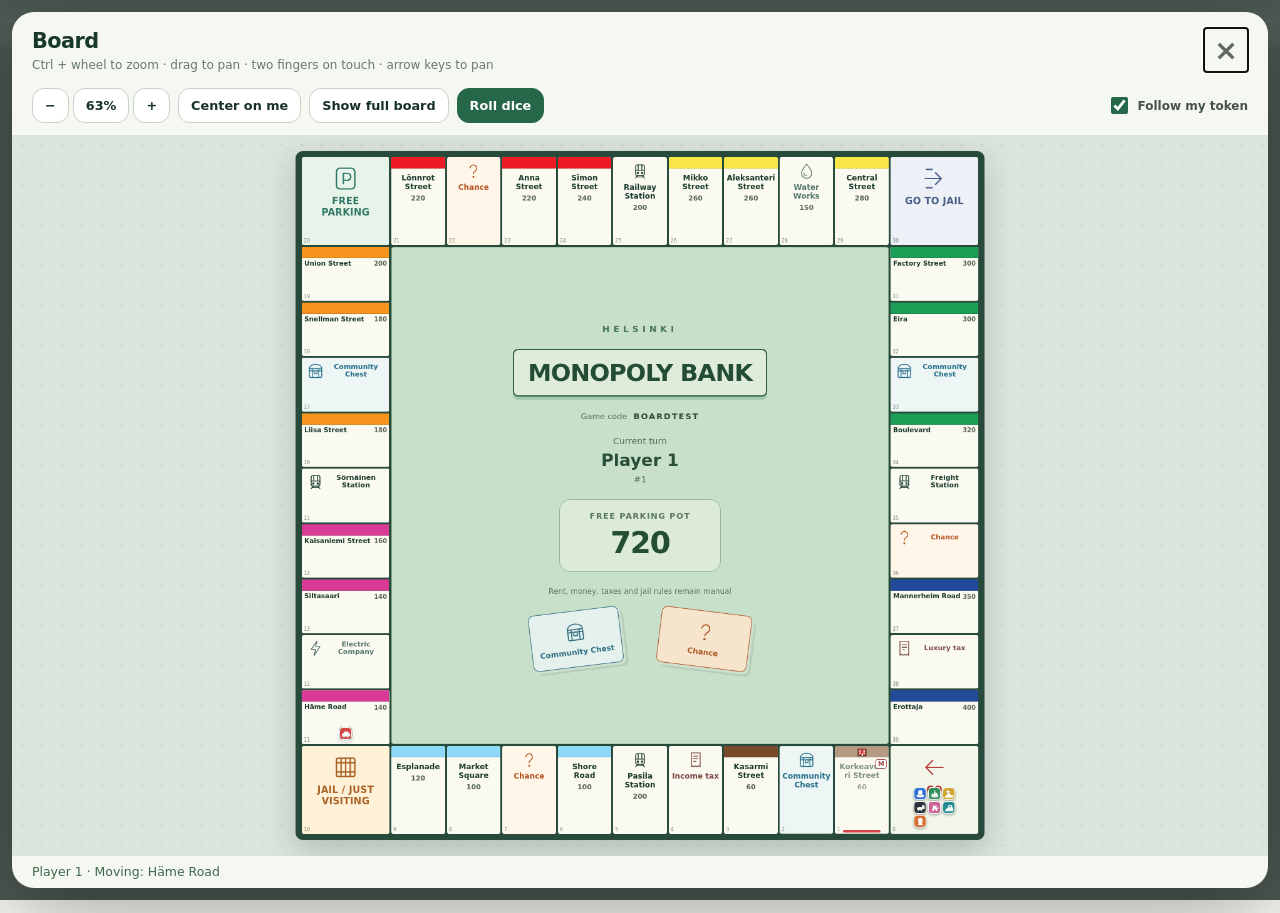
==== tests/board.html @ b193ba3e "added board and stuff" ====
<!doctype html>
<html lang="en">
<head>
  <meta charset="UTF-8" />
  <meta name="viewport" content="width=device-width, initial-scale=1" />
  <title>Board checks — isolated data</title>
  <link rel="stylesheet" href="../style.css" />
  <link rel="stylesheet" href="../board.css" />
</head>
<body>
  <p>Running board checks with an in-memory Firestore substitute…</p>
  <script type="module">
    // No Firebase SDK, credentials or network writes are used by this test page.
    import { createBoardController, BOARD_SPACES, playerBoardPosition, boardGridPosition } from "../board.js";
    const results = [];
    const assert = (condition, message) => { if (!condition) throw new Error(message); results.push(message); };
    const wait = ms => new Promise(resolve => setTimeout(resolve, ms));
    // Opt-in deterministic scheduling for headless --virtual-time-budget runs.
    // Interactive runs keep the browser's real animation frames and transitions.
    if (new URLSearchParams(location.search).has("headless")) {
      window.requestAnimationFrame = callback => setTimeout(() => callback(performance.now()), 16);
    }
    try {
      const markup = await (await fetch("../index.html")).text();
      const parsed = new DOMParser().parseFromString(markup, "text/html");
      parsed.querySelectorAll("script").forEach(script => script.remove());
      document.body.replaceChildren(...parsed.body.childNodes);
      if (new URLSearchParams(location.search).has("headless")) {
        const style = document.createElement("style");
        style.textContent = ".board-player-token, .board-world { transition: none !important; }";
        document.head.append(style);
      }
      const report = document.createElement("pre");
      report.id = "boardTestResults";
      report.style.cssText = "white-space:pre-wrap;padding:16px;background:#fff;position:relative;z-index:10";
      document.body.prepend(report);
      const source = (await (await fetch("../app.js")).text()).replace(/^import[\s\S]*?;\s*/gm, "");
      let storedGame = {}, storedPlayer = {}, writes = 0, failCommit = false;
      const sdk = {
        initializeApp: () => ({}), getAuth: () => ({}), getFirestore: () => ({}),
        onAuthStateChanged: () => {}, signInAnonymously: async () => {},
        doc: (...args) => ({ kind: args.length === 3 ? "game" : "player" }),
        collection: () => ({}), getDoc: () => {}, getDocs: () => {}, setDoc: () => {}, addDoc: () => {},
        onSnapshot: () => () => {}, query: () => ({}), orderBy: () => ({}), limit: () => ({}),
        serverTimestamp: () => 0, writeBatch: () => ({}),
        runTransaction: async (_db, callback) => {
          if (failCommit) throw new Error("Simulated network failure");
          const queued = [];
          const result = await callback({
            get: async ref => ({ exists: () => true, data: () => ref.kind === "game" ? storedGame : storedPlayer }),
            update: (ref, patch) => queued.push([ref, patch])
          });
          for (const [ref, patch] of queued) {
            if (ref.kind === "game") storedGame = { ...storedGame, ...patch };
            else storedPlayer = { ...storedPlayer, ...patch };
            writes++;
          }
          return result;
        },
        firebaseConfig: {}, createBoardController, BOARD_SPACES, playerBoardPosition,
        localStorage: { getItem: () => null, setItem: () => {}, removeItem: () => {} }
      };
      // Execute the actual app against the substitute, not a copy of its movement logic.
      const test = new Function(...Object.keys(sdk), `${source}\nreturn {
        presets: PROPERTY_PRESETS, board: boardController, move: movePlayerOnBoard, roll: rollDice, endTurn,
        setState(state) { gameId = state.gameId; currentPlayerId = state.currentPlayerId; gameData = state.gameData; players = state.players; properties = state.properties; language = state.language || 'en'; boardController.sync(); },
        state() { return { players, gameData, diceRollInProgress, boardSessionGeneration }; },
        setLanguage, openDiceDialog, translations, t, setDiceLabels,
        openMoneyDialog, closeMoneyDialog, openPropertySaleDialog, closePropertySaleDialog,
        openPrivateMessages,
        setMessages(messages) { privateMessages = messages; }
      };`)(...Object.values(sdk));
      const state = {
        gameId: "BOARDTEST", currentPlayerId: "p0", language: "en",
        gameData: { currentTurnPlayerId: "p0", turnNumber: 1, freeParkingPot: 350 },
        players: ["car", "hat", "ship", "shoe", "dog", "cat", "iron", "thimble"].map((icon, i) => ({ id: `p${i}`, name: `Player ${i + 1}`, icon, color: ["#d64545", "#2f6fd6", "#2f8b57", "#d5a62f", "#29313a", "#cc5f93", "#218b8f", "#d66d2f"][i], balance: 1500 })),
        properties: [{ id: "owned-brown", presetId: "Korkeavuorenkatu", ownerId: "p0", houses: 4, mortgaged: false }]
      };
      test.setState(state);
      const boardSource = await (await fetch("../board.js")).text();
      const boardText = new Function(`${boardSource.replace(/\bexport\s+/g, "")}\nreturn { LABELS, CHANCE_CARDS, COMMUNITY_CHEST_CARDS };`)();
      const keys = Object.keys(test.translations.en).sort();
      assert(JSON.stringify(keys) === JSON.stringify(Object.keys(test.translations.fi).sort()), "Application FI/EN dictionaries have identical keys");
      assert(JSON.stringify(Object.keys(boardText.LABELS.en).sort()) === JSON.stringify(Object.keys(boardText.LABELS.fi).sort()), "Board FI/EN dictionaries have identical keys");
      const referencedKeys = [...source.matchAll(/\bt\(["']([^"']+)["']\)/g)].map(match => match[1]);
      assert(referencedKeys.every(key => test.translations.en[key] && test.translations.fi[key]), "Every literal application translation reference exists in both languages");
      assert(keys.every(key => {
        const placeholders = text => JSON.stringify((text.match(/\{\w+\}/g) || []).sort());
        return placeholders(test.translations.en[key]) === placeholders(test.translations.fi[key]);
      }), "FI/EN interpolation placeholders match");
      assert([...boardText.CHANCE_CARDS, ...boardText.COMMUNITY_CHEST_CARDS].every(card => card.text.en && card.text.fi), "All informational cards have FI and EN text");
      assert(BOARD_SPACES.length === 40 && BOARD_SPACES.every((space, i) => space.index === i), "40 stable board indices");
      assert(new Set(BOARD_SPACES.map(space => JSON.stringify(boardGridPosition(space.index)))).size === 40, "40 unique grid positions");
      assert(BOARD_SPACES.filter(space => space.propertyId).every(space => test.presets.some(preset => preset.id === space.propertyId)), "Every board property references an existing preset");
      assert(BOARD_SPACES.filter(space => space.propertyId).length === test.presets.length, "All 28 Helsinki presets appear on the board");
      assert(playerBoardPosition({}) === 0 && playerBoardPosition({ position: -1 }) === 0 && playerBoardPosition({ position: 39 }) === 39, "Legacy and invalid positions are safely normalized");
      test.board.openBoardDialog();
      await wait(100);
      assert(document.querySelectorAll(".board-space").length === 40, "Renderer creates 40 spaces once");
      assert(document.querySelectorAll(".board-player-token").length === 8, "All eight tokens visible at GO");
      assert(new Set([...document.querySelectorAll(".board-player-token")].map(token => token.style.transform)).size === 8, "Shared-space tokens have distinct offsets");
      state.players.forEach(player => { player.position = 11; });
      test.setState(state);
      await wait(170);
      const sideName = document.querySelector("#board-space-11 .board-space-name").getBoundingClientRect();
      const sideStrip = document.querySelector("#board-space-11 .board-color-strip").getBoundingClientRect();
      assert([...document.querySelectorAll(".board-player-token")].every(token => token.getBoundingClientRect().top >= sideName.bottom && token.getBoundingClientRect().top >= sideStrip.bottom), "Eight side-space tokens do not cover the name or building strip");
      state.players.forEach(player => { delete player.position; });
      test.setState(state);
      await wait(170);
      const firstSpace = document.getElementById("board-space-1");
      assert(firstSpace.querySelectorAll(".board-building").length === 4, "Four green houses rendered");
      const token = document.querySelector(".board-player-token");
      state.properties[0].houses = 5; state.properties[0].mortgaged = true;
      state.gameData.freeParkingPot = 720;
      test.setState(state);
      assert(firstSpace.querySelectorAll(".board-hotel").length === 1 && firstSpace.querySelectorAll(".board-building").length === 1, "Five houses become one red hotel");
      assert(firstSpace.classList.contains("is-mortgaged") && !firstSpace.querySelector(".board-mortgage").hidden, "Mortgage visual updates");
      assert(!firstSpace.querySelector(".board-owner").hidden && firstSpace.querySelector(".board-owner").style.backgroundColor === "rgb(214, 69, 69)", "Owner color is independent of group strip");
      assert(document.getElementById("boardPotValue").textContent === "720", "Shared pot updates");
      assert(document.querySelector(".board-player-token") === token && document.getElementById("board-space-1") === firstSpace, "Updates preserve token and space DOM nodes");
      for (let count = 0; count < 4; count++) {
        state.properties[0].houses = count;
        test.setState(state);
        assert(firstSpace.querySelectorAll(".board-building").length === count, `${count} houses render correctly`);
      }
      state.properties[0].houses = 5;
      test.setState(state);
      test.setLanguage("fi");
      assert(document.getElementById("boardTitle").textContent === "Pelilauta", "Finnish board labels supported");
      for (const locale of ["en", "fi"]) {
        test.setLanguage(locale);
        const text = test.translations[locale], boardLabels = boardText.LABELS[locale];
        assert([...document.querySelectorAll("[data-i18n]")].every(element => text[element.dataset.i18n] && element.textContent === text[element.dataset.i18n]), `${locale}: every static app label is translated`);
        assert([...document.querySelectorAll("[data-i18n-placeholder]")].every(element => element.placeholder === text[element.dataset.i18nPlaceholder]), `${locale}: input placeholders are translated`);
        assert([...document.querySelectorAll("[data-i18n-aria-label]")].every(element => element.getAttribute("aria-label") === text[element.dataset.i18nAriaLabel]), `${locale}: accessible app labels are translated`);
        assert([...document.querySelectorAll("[data-board-label]")].every(element => boardLabels[element.dataset.boardLabel] && element.textContent === boardLabels[element.dataset.boardLabel]), `${locale}: every static board label is translated`);
        assert([...document.querySelectorAll("[data-board-aria]")].every(element => element.getAttribute("aria-label") === boardLabels[element.dataset.boardAria]), `${locale}: accessible board labels are translated`);
        assert(BOARD_SPACES.every(space => document.querySelector(`#board-space-${space.index} .board-space-name`).textContent === (space.propertyId ? test.presets.find(preset => preset.id === space.propertyId).name[locale] : space.name[locale])), `${locale}: all 40 space names follow the selected language`);
        assert(document.querySelector('#playerColorChoices input[value="#d64545"]').getAttribute("aria-label") === text.color_red, `${locale}: color names are translated`);
        test.setDiceLabels(7, "diceDoubleAgain");
        test.setLanguage(locale === "en" ? "fi" : "en");
        test.setLanguage(locale);
        assert(document.getElementById("diceTotal").textContent === `${text.diceTotal}: 7` && document.getElementById("diceResult").textContent === text.diceDoubleAgain, `${locale}: existing dice results refresh without rerolling`);
        test.board.finishMovement("p0");
        test.setLanguage(locale === "en" ? "fi" : "en");
        test.setLanguage(locale);
        assert(document.getElementById("boardMovementStatus").textContent.includes(boardLabels.landed), `${locale}: landed status refreshes its language`);
        test.board.setMovementError(test.t("boardStaleRevision"), "boardStaleRevision");
        test.setLanguage(locale === "en" ? "fi" : "en");
        test.setLanguage(locale);
        assert(document.getElementById("boardMovementStatus").textContent === text.boardStaleRevision, `${locale}: keyed board error refreshes its language`);
        test.board.showCard({ type: "chance", ...boardText.CHANCE_CARDS[0] });
        test.setLanguage(locale === "en" ? "fi" : "en");
        test.setLanguage(locale);
        assert(document.getElementById("boardCardText").textContent === boardText.CHANCE_CARDS[0].text[locale] && document.getElementById("boardCardTitle").textContent === boardLabels.chance, `${locale}: open card popup refreshes its language`);
        document.getElementById("closeBoardCard").click();
      }
      test.openMoneyDialog("player");
      document.getElementById("recipientSelect").value = "p2";
      document.getElementById("moneyAmount").value = "125";
      document.getElementById("moneyReason").value = "User note";
      test.setLanguage("fi");
      assert(document.getElementById("moneyDialogTitle").textContent === test.t("payAnotherPlayer") && document.getElementById("recipientSelect").value === "p2" && document.getElementById("moneyAmount").value === "125" && document.getElementById("moneyReason").value === "User note", "Money dialog translates without losing recipient, amount or note");
      test.closeMoneyDialog();
      test.openPropertySaleDialog("owned-brown");
      document.getElementById("propertySaleAmount").value = "75";
      test.setLanguage("en");
      assert(document.getElementById("propertySaleTitle").textContent.includes("Korkeavuori Street") && document.getElementById("propertySaleAmount").value === "75", "Sale heading translates while preserving its property and draft amount");
      test.closePropertySaleDialog();
      test.setMessages([{ id: "test-message", senderId: "p0", recipientId: "p1", text: "Original user message" }]);
      test.openPrivateMessages();
      document.getElementById("privateMessageText").value = "Unsent draft";
      test.setLanguage("fi");
      assert(document.getElementById("privateMessageList").textContent.includes(test.t("you")) && document.getElementById("privateMessageList").textContent.includes("Original user message") && document.getElementById("privateMessageText").value === "Unsent draft", "Message UI translates but user content and drafts are preserved");
      document.getElementById("closePrivateMessages").click();
      test.setLanguage("en");
      const viewport = document.getElementById("boardViewport"), world = document.getElementById("boardWorld");
      const oldZoom = world.style.getPropertyValue("--zoom");
      viewport.dispatchEvent(new WheelEvent("wheel", { deltaY: -200, bubbles: true, cancelable: true }));
      assert(world.style.getPropertyValue("--zoom") === oldZoom, "Normal wheel does not zoom");
      viewport.dispatchEvent(new WheelEvent("wheel", { deltaY: -200, ctrlKey: true, bubbles: true, cancelable: true, clientX: 300, clientY: 300 }));
      assert(Number(world.style.getPropertyValue("--zoom")) > Number(oldZoom), "Ctrl-wheel zooms the board");
      for (let i = 0; i < 30; i++) document.getElementById("boardZoomIn").click();
      assert(document.getElementById("boardZoomReset").textContent === "300%", "Zoom has an upper bound");
      for (let i = 0; i < 60; i++) document.getElementById("boardZoomOut").click();
      assert(document.getElementById("boardZoomReset").textContent === "55%", "Zoom has a lower bound");
      document.getElementById("boardFit").click();
      const bounds = world.getBoundingClientRect(), viewBounds = viewport.getBoundingClientRect();
      assert(bounds.width <= viewBounds.width + 1 && bounds.height <= viewBounds.height + 1, "Full-board fit works at current viewport size");
      for (let i = 0; i < 20; i++) document.getElementById("boardZoomIn").click();
      document.getElementById("boardCenterMe").click();
      const centeredToken = token.getBoundingClientRect();
      assert(Math.abs(centeredToken.x + centeredToken.width / 2 - viewBounds.x - viewBounds.width / 2) < 2 && Math.abs(centeredToken.y + centeredToken.height / 2 - viewBounds.y - viewBounds.height / 2) < 2, "Center on me centers the token without changing zoom");
      for (let i = 0; i < 100; i++) viewport.dispatchEvent(new KeyboardEvent("keydown", { key: "ArrowLeft", bubbles: true }));
      assert(Number.parseFloat(world.style.getPropertyValue("--pan-x")) <= viewport.clientWidth / 2 - 24 + 1, "Panning is bounded at the near edge");
      for (let i = 0; i < 200; i++) viewport.dispatchEvent(new KeyboardEvent("keydown", { key: "ArrowRight", bubbles: true }));
      assert(Number.parseFloat(world.style.getPropertyValue("--pan-x")) >= viewport.clientWidth / 2 - world.getBoundingClientRect().width + 24 - 1, "Panning is bounded at the far edge");
      document.getElementById("boardFit").click();

      const configureMove = (from, version = 0) => {
        state.players[0] = { ...state.players[0], position: from, boardMoveVersion: version };
        storedGame = { ...state.gameData };
        storedPlayer = { ...state.players[0] };
        test.setState(state);
        return { gameId: state.gameId, playerId: "p0", from, version, turn: 1, rollId: `test-${from}-${version}`, session: test.state().boardSessionGeneration };
      };
      const movement = configureMove(5);
      const observed = [];
      const observer = new MutationObserver(() => observed.push(Number(token.dataset.position)));
      observer.observe(token, { attributes: true, attributeFilter: ["data-position"] });
      const writesBefore = writes;
      await test.move(movement, 7);
      observer.disconnect();
      assert([6, 7, 8, 9, 10, 11, 12].every(position => observed.includes(position)), "Movement visits every intermediate space");
      assert(storedPlayer.position === 12 && writes === writesBefore + 1, "Movement writes only final position once");
      assert(storedPlayer.balance === 1500 && storedGame.freeParkingPot === 720, "Movement leaves money and pot unchanged");
      const replayWrites = writes;
      await test.move(movement, 7);
      assert(writes === replayWrites, "Same roll id cannot write movement twice");
      const jailWrites = writes;
      await test.move(configureMove(28, 1), 2);
      assert(storedPlayer.position === 10 && token.dataset.position === "10", "Landing on Go to Jail relocates the local and stored token to Jail / Just Visiting");
      assert(writes === jailWrites + 1 && storedPlayer.boardLastDiceTotal === 2, "Jail relocation uses one final write and preserves the dice total");
      assert(storedPlayer.balance === 1500 && storedGame.freeParkingPot === 720 && !document.getElementById("boardCardDialog").open, "Jail relocation changes no money and draws no card");
      await test.move(configureMove(28, 2), 3);
      assert(storedPlayer.position === 31, "Passing Go to Jail does not send the player to jail");
      await test.move(configureMove(8, 3), 2);
      assert(storedPlayer.position === 10, "Ordinary landing on Jail / Just Visiting remains unchanged");
      const race = configureMove(5, 3);
      storedPlayer = { ...storedPlayer, position: 9, boardMoveVersion: 4, boardLastRollId: "other-tab" };
      let rejected = false;
      try { await test.move(race, 2); } catch { rejected = true; test.board.finishMovement("p0"); }
      assert(rejected && storedPlayer.position === 9, "Concurrent movement rejects stale revision");
      const wrongTurn = configureMove(5);
      storedGame.currentTurnPlayerId = "p1";
      rejected = false;
      try { await test.move(wrongTurn, 1); } catch { rejected = true; test.board.finishMovement("p0"); }
      assert(rejected && storedPlayer.position === 5, "Changed turn prevents movement commit");
      await test.move(configureMove(38), 4);
      assert(storedPlayer.position === 2 && storedPlayer.balance === 1500, "GO wrap-around does not pay salary");
      assert(document.getElementById("boardCardDialog").open && storedPlayer.boardLastCard.type === "community", "Community landing draws one informational card");
      document.getElementById("closeBoardCard").click();
      test.board.sync(); test.board.sync();
      assert(!document.getElementById("boardCardDialog").open, "Rerender does not draw another card");
      await test.move(configureMove(5, 10), 2);
      assert(document.getElementById("boardCardDialog").open && storedPlayer.boardLastCard.type === "chance", "Chance landing draws an informational card");
      document.getElementById("closeBoardCard").click();
      configureMove(0, 20);
      const beforeStarting = writes;
      test.openDiceDialog();
      await test.roll(true);
      assert(storedPlayer.position === 0 && writes === beforeStarting, "Starting dice rolls never move tokens or write positions");
      document.getElementById("closeDiceDialog").click();
      test.openDiceDialog();
      failCommit = true;
      await test.roll(false);
      failCommit = false;
      assert(!test.state().diceRollInProgress && token.dataset.position === "0", "Failed commit restores token and releases dice lock");
      assert(document.getElementById("boardMovementStatus").textContent === "Simulated network failure", "Failed commit error is visible inside board");
      configureMove(18, 30);
      const beforeNormal = writes;
      test.openDiceDialog();
      const normal = test.roll(false);
      const duplicate = test.roll(false);
      await test.endTurn();
      assert(test.state().diceRollInProgress && writes === beforeNormal, "Dice lock blocks duplicate roll and ending turn during movement");
      await wait(800);
      assert(document.getElementById("diceDialog").open && document.querySelectorAll("#dicePair .die-face:not(.rolling)").length === 2 && token.dataset.position === "18", "Settled dice remain visible before movement begins");
      await wait(800);
      assert(document.getElementById("diceDialog").open && token.dataset.position === "18" && writes === beforeNormal, "One-second dice preview does not move or write the player");
      await normal; await duplicate;
      const rolledLanding = (18 + storedPlayer.boardLastDiceTotal) % 40;
      assert(writes === beforeNormal + 1 && storedPlayer.position === (BOARD_SPACES[rolledLanding].type === "goToJail" ? 10 : rolledLanding), "Normal dice flow animates and saves exactly one movement");
      if (document.getElementById("boardCardDialog").open) document.getElementById("boardCardDialog").close();
      const cancellation = test.board.animatePlayerMovement("p0", 0, 1);
      await wait(50);
      test.board.reset();
      rejected = false;
      try { await cancellation; } catch { rejected = true; }
      assert(rejected, "Leaving a game cancels pending local animation");
      configureMove(0, 40);
      const obsoleteWrites = writes;
      test.openDiceDialog();
      const obsoleteRoll = test.roll(false);
      test.board.reset();
      await obsoleteRoll;
      assert(writes === obsoleteWrites && !document.getElementById("boardDialog").open && !test.state().diceRollInProgress, "Reset during dice delay invalidates roll even for the same game/player");
      test.board.reset();
      assert(!document.getElementById("boardDialog").open && !document.getElementById("boardCardDialog").open, "Reset closes board and card dialogs");
      test.setState(state);
      test.board.openBoardDialog();
      await wait(100);
      document.getElementById("board-space-3").click();
      assert(document.getElementById("propertyDialog").open && document.getElementById("propertyPresetSelect").value === "Kasarmikatu", "Free board property opens existing buy/auction view with correct selection");
      assert(document.getElementById("boardDialog").open, "Buying shortcut preserves the board underneath");
      document.getElementById("closePropertyDialog").click();
      // Exercise pointer tap/drag classification without requiring trusted input
      // capture in this isolated test. Interactive mouse/touch remain unchanged.
      const capture = viewport.setPointerCapture;
      viewport.setPointerCapture = () => {};
      const freeSpace = document.getElementById("board-space-3");
      const point = freeSpace.getBoundingClientRect();
      const tap = (type, x, pointerId = 901) => freeSpace.dispatchEvent(new PointerEvent(type, {
        bubbles: true, pointerId, pointerType: "mouse", button: 0,
        clientX: x, clientY: point.y + point.height / 2
      }));
      tap("pointerdown", point.x + point.width / 2);
      tap("pointermove", point.x + point.width / 2 + 25);
      tap("pointerup", point.x + point.width / 2 + 25);
      assert(!document.getElementById("propertyDialog").open, "Dragging over a property does not activate its shortcut");
      tap("pointerdown", point.x + point.width / 2);
      tap("pointerup", point.x + point.width / 2);
      assert(document.getElementById("propertyDialog").open, "Pointer tap opens the property shortcut");
      document.getElementById("closePropertyDialog").click();
      tap("pointerdown", point.x + point.width / 2);
      tap("pointerdown", point.x + point.width / 2 + 10, 902);
      tap("pointerup", point.x + point.width / 2, 901);
      tap("pointerup", point.x + point.width / 2 + 10, 902);
      assert(!document.getElementById("propertyDialog").open, "Two-finger interaction does not activate a property shortcut");
      viewport.setPointerCapture = capture;
      state.properties.push({ id: "owned-p1", presetId: "Rantatie", ownerId: "p1", houses: 2, mortgaged: false });
      test.setState(state);
      document.getElementById("board-space-6").dispatchEvent(new KeyboardEvent("keydown", { key: "Enter", bubbles: true }));
      const ownerDetails = document.querySelector('[data-player-ownership="p1"]');
      assert(!document.getElementById("boardDialog").open && ownerDetails.open, "Owned board property opens its owner's expanded player list");
      assert(ownerDetails.querySelector('[data-owned-property="owned-p1"]').classList.contains("board-property-highlight") && ownerDetails.textContent.includes("90"), "Selected owned property is highlighted with its existing rent details");
      assert(document.getElementById("currentPlayerName").textContent !== "Player 2", "Owner shortcut does not switch the selected player");
      test.board.openBoardDialog();
      await wait(100);
      report.textContent = `PASS — ${results.length} checks\n\n${results.map(result => `✓ ${result}`).join("\n")}\n\nClose the board to read results. This page uses isolated test data only.`;
      document.title = `PASS: ${results.length} board checks`;
      window.boardTest = { test, state, results };
    } catch (error) {
      const report = document.getElementById("boardTestResults") || document.body.appendChild(document.createElement("pre"));
      report.textContent = `FAIL after ${results.length} checks\n${error.stack}\n\n${results.join("\n")}`;
      document.title = "FAIL: board checks";
      console.error(error);
    }
  </script>
</body>
</html>
---- style.css ----
:root {
  font-family: Inter, ui-sans-serif, system-ui, -apple-system, BlinkMacSystemFont, "Segoe UI", sans-serif;
  color: #12202d;
  background: #eef1eb;
  font-synthesis: none;
}

* { box-sizing: border-box; }
body { margin: 0; min-height: 100vh; background: linear-gradient(180deg, #e8eee7 0%, #f7f7f2 100%); }
button, input, select, textarea { font: inherit; }
button { cursor: pointer; }
.shell { width: min(760px, 100%); margin: 0 auto; padding: 22px 16px 60px; }
.topbar { display: flex; justify-content: space-between; align-items: center; gap: 16px; margin-bottom: 14px; }
.brand-logo { display: block; width: auto; height: clamp(74px, 14vw, 112px); max-width: min(56vw, 300px); object-fit: contain; object-position: left center; border-radius: 8px; }
.top-actions { display: flex; align-items: center; gap: 8px; }
h1, h2, p { margin-top: 0; }
h1 { margin-bottom: 0; font-size: clamp(1.8rem, 5vw, 2.5rem); letter-spacing: -0.04em; }
h2 { margin-bottom: 8px; letter-spacing: -0.025em; }
.eyebrow { font-size: .72rem; font-weight: 800; letter-spacing: .15em; color: #69756c; }
.muted { color: #667268; }
.hidden { display: none !important; }
.view { margin-top: 16px; }
.card { background: rgba(255,255,255,.88); border: 1px solid rgba(20,45,34,.09); border-radius: 20px; padding: 20px; box-shadow: 0 12px 35px rgba(35,51,43,.07); margin-bottom: 14px; }
.hero-card, .section-heading, .topbar, .dialog-actions { display: flex; align-items: center; justify-content: space-between; gap: 12px; }
.status { min-height: 20px; color: #667268; font-size: .9rem; }
.status.error { color: #9d2b2b; }
.warning-note { border-left: 3px solid #d5a62f; padding: 8px 10px; background: #fff9e7; border-radius: 0 8px 8px 0; }
.stack { display: grid; gap: 12px; }
.stack.compact { gap: 10px; }
label { display: grid; gap: 6px; font-size: .85rem; font-weight: 700; color: #465348; }
input, select, textarea { width: 100%; border: 1px solid #cdd5ce; background: #fff; border-radius: 12px; padding: 12px 13px; color: #12202d; outline: none; font-size: 16px; }
input:focus, select:focus, textarea:focus { border-color: #2f7250; box-shadow: 0 0 0 3px rgba(47,114,80,.12); }
textarea { resize: vertical; min-height: 84px; }
.button { border: 1px solid #c9d1ca; background: #fff; color: #183126; border-radius: 12px; padding: 11px 14px; font-weight: 800; }
.button:hover { transform: translateY(-1px); }
.button.primary { background: #276749; border-color: #276749; color: white; }
.button.big { padding: 15px 18px; font-size: 1rem; }
.button.ghost { background: transparent; }
.button.danger { color: #9d2b2b; border-color: #e1b8b8; }
.language-toggle { min-width: 42px; border: 1px solid #c9d1ca; background: #fff; color: #276749; border-radius: 999px; padding: 6px 9px; font-size: .72rem; font-weight: 900; }
.text-button, .icon-button { border: 0; background: transparent; color: #276749; font-weight: 800; padding: 4px; }
.icon-button { font-size: 1.8rem; line-height: 1; color: #5f6962; }
.divider { display: flex; align-items: center; gap: 10px; color: #879087; font-size: .78rem; margin: 4px 0; }
.divider::before, .divider::after { content: ""; height: 1px; flex: 1; background: #dfe4df; }
.game-code { font-size: clamp(1.8rem, 8vw, 3.2rem); font-weight: 900; letter-spacing: .08em; }
.inline-form { display: grid; grid-template-columns: 1.3fr .65fr .75fr auto; gap: 8px; margin-top: 14px; align-items: end; }
.compact-field { gap: 5px; }
.field-label { font-size: .85rem; font-weight: 700; color: #465348; margin-bottom: 6px; }
.color-field { min-width: 0; }
.color-choices { display: flex; gap: 6px; flex-wrap: wrap; min-height: 45px; align-items: center; }
.color-choice { display: block; position: relative; }
.color-choice input { position: absolute; opacity: 0; pointer-events: none; }
.color-choice span { display: block; width: 28px; height: 28px; border-radius: 999px; background: var(--player-color); border: 2px solid #fff; box-shadow: 0 0 0 1px #cdd5ce; }
.color-choice input:checked + span { box-shadow: 0 0 0 3px rgba(47,114,80,.22), 0 0 0 1px #276749; }
.color-choice.disabled { opacity: .26; cursor: not-allowed; }
.property-choice-list { display: grid; gap: 7px; }
.property-choice { display: grid; grid-template-columns: 14px 1fr auto auto; align-items: center; gap: 9px; width: 100%; border: 1px solid #dce3dc; background: #fff; color: #173225; border-radius: 12px; padding: 10px 12px; text-align: left; }
.property-choice.selected { border-color: #276749; box-shadow: 0 0 0 3px rgba(39,103,73,.12); }
.property-choice-swatch { width: 14px; height: 30px; border-radius: 999px; background: var(--property-color); box-shadow: inset 0 -8px 12px rgba(0,0,0,.12); }
.property-choice-arrow { color: #6f7a71; font-weight: 900; }
.property-buy-actions { display: grid; grid-template-columns: 1fr 1fr; gap: 8px; }
.player-list, .game-list { display: grid; gap: 8px; }
.player-row, .game-row { display: flex; align-items: center; justify-content: space-between; gap: 10px; border: 1px solid #e0e5e0; background: #fafbf8; border-radius: 14px; padding: 12px 13px; }
.player-row.active { border-color: #75a389; background: #f0f8f3; }
.turn-order-controls { display: flex; align-items: center; gap: 3px; color: #68736a; font-size: .78rem; font-weight: 900; }
.turn-order-number { min-width: 18px; text-align: center; }
.turn-order-controls .text-button { padding: 4px 7px; font-size: 1rem; }
.turn-order-controls .text-button:disabled { opacity: .3; cursor: default; }
.turn-controls { display: flex; align-items: center; justify-content: space-between; gap: 12px; margin: 4px 0 12px; }
.turn-status { color: #276749; font-size: .86rem; font-weight: 850; }
.turn-status.turn-alert { animation: turn-alert 2.1s ease-out; }
@keyframes turn-alert { 0%, 35% { color: #173225; background: #ccebd4; box-shadow: 0 0 0 8px rgba(70,150,90,.2); } 100% { color: #276749; background: transparent; box-shadow: 0 0 0 0 rgba(70,150,90,0); } }
.turn-badge { padding: 4px 7px; border-radius: 999px; background: #276749; color: #fff; font-size: .65rem; font-weight: 900; white-space: nowrap; }
.game-player-ownership.turn-player { border-color: #276749; box-shadow: 0 0 0 2px rgba(39,103,73,.13); }
.game-player-ownership { border: 1px solid #e0e5e0; border-radius: 14px; background: #fafbf8; overflow: hidden; }
.game-player-ownership.active { border-color: #75a389; background: #f0f8f3; }
.game-player-summary { display: grid; grid-template-columns: 42px minmax(72px, .8fr) minmax(54px, 1.2fr) auto 14px; align-items: center; gap: 10px; padding: 10px 12px; cursor: pointer; list-style: none; }
.game-player-summary::-webkit-details-marker { display: none; }
.game-player-summary .player-main { display: grid; gap: 2px; }
.owned-property-marks { display: flex; align-items: center; justify-content: flex-end; gap: 3px; min-width: 0; overflow: hidden; }
.owned-property-mark { flex: 0 0 auto; width: 9px; height: 22px; border-radius: 4px; background: var(--property-color); border: 1px solid rgba(0,0,0,.12); }
.owned-property-overflow { color: #69756c; font-size: .7rem; font-weight: 850; white-space: nowrap; }
.no-owned-mark { color: #a6afa8; font-size: .85rem; }
.ownership-chevron { width: 8px; height: 8px; border-right: 2px solid #7b867d; border-bottom: 2px solid #7b867d; transform: rotate(45deg) translateY(-2px); transition: transform .15s ease; }
.game-player-ownership[open] .ownership-chevron { transform: rotate(225deg) translate(-1px, -1px); }
.player-ownership-details { display: grid; gap: 5px; padding: 0 12px 10px 64px; }
.owned-property { display: grid; grid-template-columns: 8px minmax(0, 1fr) auto auto; align-items: center; gap: 8px; min-height: 28px; color: #465348; font-size: .82rem; }
.owned-property-color { align-self: stretch; border-radius: 5px; background: var(--property-color); }
.owned-property-name { overflow: hidden; text-overflow: ellipsis; }
.owned-property strong { color: #667268; font-size: .75rem; }
.owned-property-rent { grid-column: 2 / -1; color: #667268; font-size: .74rem; }
.owned-property-rent strong { color: #276749; font-size: .78rem; }
.owned-property-mortgaged { color: #9d2b2b; font-size: .65rem; font-weight: 900; }
.ownership-empty { padding: 4px 0; text-align: left; font-size: .82rem; }
.player-main { min-width: 0; }
.player-name { font-weight: 850; overflow: hidden; text-overflow: ellipsis; }
.player-balance { color: #677369; font-size: .86rem; }
.player-token { flex: 0 0 auto; display: grid; place-items: center; width: 42px; height: 42px; border-radius: 12px; background: var(--player-color); color: #fff; box-shadow: inset 0 -10px 18px rgba(0,0,0,.14); }
.player-token svg { width: 30px; height: 30px; fill: currentColor; stroke: currentColor; stroke-width: 3; stroke-linecap: round; stroke-linejoin: round; }
.player-token svg path, .player-token svg circle { vector-effect: non-scaling-stroke; }
.player-actions { display: flex; gap: 8px; flex-wrap: wrap; justify-content: flex-end; }
.game-actions { display: flex; gap: 8px; flex-wrap: wrap; justify-content: flex-end; }
.balance-card { text-align: center; padding: 28px 20px; }
.balance-card h2 { margin: 4px 0 0; }
.balance { font-weight: 950; font-size: clamp(3rem, 14vw, 5.3rem); letter-spacing: -.06em; margin-top: 8px; }
.currency-label { color: #6c776f; }
.quick-grid { display: grid; grid-template-columns: repeat(2, 1fr); gap: 10px; margin: 14px 0; }
.action-card { text-align: left; min-height: 105px; border: 1px solid #dce3dc; border-radius: 18px; background: #fff; padding: 16px; color: #173225; }
.action-card { position: relative; }
.action-card strong, .action-card span { display: block; }
.action-card strong { font-size: 1.04rem; margin-bottom: 6px; }
.action-card span { color: #758077; font-size: .84rem; line-height: 1.35; }
.action-card .unread-badge { position: absolute; top: 8px; right: 8px; display: grid; place-items: center; min-width: 22px; height: 22px; padding: 0 6px; border-radius: 999px; background: #c33c3c; color: #fff; font-size: .7rem; font-weight: 900; box-shadow: 0 2px 8px rgba(0,0,0,.18); }
.message-toast { position: fixed; z-index: 20; right: max(16px, env(safe-area-inset-right)); top: max(16px, env(safe-area-inset-top)); max-width: min(360px, calc(100vw - 32px)); padding: 12px 16px; border-radius: 14px; background: #173225; color: #fff; box-shadow: 0 12px 35px rgba(0,0,0,.22); font-weight: 800; animation: toast-in .18s ease-out; }
@keyframes toast-in { from { opacity: 0; transform: translateY(-6px); } to { opacity: 1; transform: translateY(0); } }
.transaction-list, .property-list { display: grid; gap: 8px; }
.transaction { border-bottom: 1px solid #edf0ed; padding: 9px 0; display: grid; grid-template-columns: 1fr auto; gap: 10px; }
.transaction:last-child { border-bottom: 0; }
.tx-note { color: #6f7a71; font-size: .82rem; margin-top: 2px; }
.amount.plus { color: #20734b; font-weight: 900; }
.amount.minus { color: #a63d3d; font-weight: 900; }
.amount.neutral { color: #4e5a52; font-weight: 900; }
.property-item { border: 1px solid #e0e5e0; border-left: 8px solid var(--property-color, #dce3dc); border-radius: 14px; padding: 12px; background: #fff; }
.property-item.mortgaged { opacity: .65; }
.property-title { display: flex; align-items: center; justify-content: space-between; gap: 10px; }
.property-title span { color: #6f7a71; font-size: .78rem; font-weight: 800; text-transform: uppercase; }
.property-details { border-top: 1px solid #edf0ed; margin-top: 10px; padding-top: 10px; color: #465348; font-size: .86rem; display: grid; gap: 6px; }
.rent-grid, .utility-rents { display: grid; gap: 4px; }
.rent-row { display: grid; grid-template-columns: 1fr auto; gap: 10px; border-radius: 8px; padding: 4px 7px; }
.rent-row span { color: #6f7a71; }
.rent-row.active { background: rgba(39,103,73,.1); color: #173225; font-weight: 850; }
.property-actions { display: flex; gap: 8px; margin-top: 10px; flex-wrap: wrap; }
.auction-property .property-item { margin-bottom: 4px; }
.auction-property .property-details { display: grid; }
.messages-modal .modal-card { max-height: min(82vh, 760px); }
.private-message-list { display: flex; flex-direction: column; gap: 9px; min-height: 120px; max-height: 40vh; overflow-y: auto; padding: 4px; }
.private-message { width: min(88%, 440px); border: 1px solid #e0e5e0; border-radius: 14px; padding: 10px 12px; background: #f7f9f6; }
.private-message.mine { align-self: flex-end; background: #eef8f1; border-color: #c9e1d0; }
.private-message.theirs { align-self: flex-start; }
.private-message-meta { display: flex; justify-content: space-between; gap: 10px; color: #5d6c61; font-size: .76rem; }
.private-message p { margin: 7px 0; white-space: pre-wrap; overflow-wrap: anywhere; }
.private-message .text-button { font-size: .78rem; }
.quoted-message { display: grid; gap: 2px; margin-top: 7px; padding-left: 8px; border-left: 3px solid #93ae9a; color: #6b756d; font-size: .78rem; }
.quoted-message span { overflow: hidden; text-overflow: ellipsis; white-space: nowrap; }
.reply-context { padding: 8px 10px; border-left: 3px solid #276749; background: #f0f7f2; color: #465348; border-radius: 0 8px 8px 0; font-size: .82rem; }
.dice-modal .modal-card { text-align: center; }
.dice-player-name { color: #667268; font-weight: 800; }
.dice-pair { min-height: 104px; display: flex; align-items: center; justify-content: center; gap: 18px; padding: 8px; }
.die-face { width: 82px; height: 82px; display: grid; grid-template: repeat(3, 1fr) / repeat(3, 1fr); gap: 4px; padding: 11px; border: 1px solid #d6ddd7; border-radius: 16px; background: linear-gradient(145deg, #fff, #f0f3ef); box-shadow: 0 7px 18px rgba(24,49,38,.13); }
.die-pip { width: 13px; height: 13px; align-self: center; justify-self: center; border-radius: 50%; background: transparent; }
.die-pip.shown { background: #244a35; box-shadow: inset 0 1px 2px rgba(0,0,0,.2); }
.die-face.rolling { animation: dice-roll .72s cubic-bezier(.2,.75,.3,1); }
@keyframes dice-roll { 0% { transform: rotate(0) translateY(0); } 25% { transform: rotate(95deg) translateY(-12px); } 55% { transform: rotate(205deg) translateY(4px); } 78% { transform: rotate(310deg) translateY(-6px); } 100% { transform: rotate(360deg) translateY(0); } }
.dice-total { min-height: 24px; color: #667268; font-size: .9rem; font-weight: 800; }
.dice-result { min-height: 32px; color: #276749; font-weight: 900; }
.dice-result:not(:empty) { padding: 7px 10px; border-radius: 10px; background: #eef8f1; }
.dice-actions { display: grid; grid-template-columns: 1fr 1fr; gap: 8px; }
.modal { border: 0; background: transparent; padding: 12px; width: min(520px, 100%); max-width: none; }
.modal::backdrop { background: rgba(9,20,15,.55); backdrop-filter: blur(3px); }
.modal-card { background: #fff; border-radius: 22px; padding: 20px; box-shadow: 0 20px 70px rgba(0,0,0,.25); display: grid; gap: 13px; }
.dialog-actions { justify-content: flex-end; margin-top: 4px; }
.empty { color: #7b867d; padding: 14px 0; text-align: center; }
@media (max-width: 560px) {
  .inline-form { grid-template-columns: 1fr 110px; }
  .compact-field, .color-field { grid-column: 1 / -1; }
  .inline-form .button { grid-column: 1 / -1; }
  .shell { padding-top: 14px; }
  .brand-logo { height: clamp(62px, 18vw, 88px); max-width: 52vw; }
  .quick-grid { grid-template-columns: 1fr 1fr; }
  .game-row { align-items: stretch; flex-direction: column; }
  .game-actions .button, .player-actions .button { flex: 1; }
  .turn-controls { align-items: flex-start; flex-direction: column; }
  .game-player-summary { grid-template-columns: 36px minmax(72px, 1fr) auto 12px; gap: 7px; padding: 9px; }
  .game-player-summary .player-token { width: 36px; height: 36px; }
  .player-ownership-details { padding-left: 52px; }
}
---- board.css ----
/* Interactive board is isolated from the existing bank UI. Logical size stays readable. */
.board-dialog { border: 0; padding: 0; width: min(1440px, calc(100vw - 24px)); max-width: none; max-height: none; height: min(1100px, calc(100dvh - 24px)); border-radius: 22px; background: #f5f7f1; color: #19382c; box-shadow: 0 24px 90px #0005; }
.board-dialog::backdrop { background: #0c1c16b8; backdrop-filter: blur(4px); }
.board-panel { height: 100%; display: flex; flex-direction: column; overflow: hidden; }
.board-toolbar { display: flex; align-items: center; justify-content: space-between; gap: 12px; padding: 16px 20px 8px; }
.board-toolbar h2 { margin: 0; font-size: 1.3rem; }
.board-toolbar p { margin: 5px 0 0; color: #68796d; font-size: .75rem; }
.board-toolbar .icon-button { min-width: 44px; min-height: 44px; }
.board-controls { display: flex; align-items: center; flex-wrap: wrap; gap: 8px; padding: 8px 20px 12px; }
.board-controls .button { padding: 9px 12px; font-size: .8rem; }
.board-zoom-controls { display: flex; gap: 4px; }
.board-follow { display: flex; align-items: center; gap: 6px; font-size: .75rem; margin-left: auto; }
.board-follow input { width: 17px; height: 17px; accent-color: #276749; }
.board-viewport { position: relative; flex: 1; min-height: 180px; overflow: hidden; background: #dbe5db; background-image: radial-gradient(#819d872e 1px, transparent 1px); background-size: 20px 20px; touch-action: none; cursor: grab; user-select: none; overscroll-behavior: contain; }
.board-viewport.is-dragging { cursor: grabbing; }
.board-viewport:focus-visible { outline: 3px solid #276749; outline-offset: -3px; }
.board-world { position: absolute; top: 0; left: 0; width: 1100px; height: 1100px; transform-origin: 0 0; transform: translate(var(--pan-x, 0px), var(--pan-y, 0px)) scale(var(--zoom, 1)); will-change: transform; }
.board-world.is-following { transition: transform 150ms ease-out; }
.game-board { position: relative; display: grid; grid-template: 140px repeat(9, 1fr) 140px / 140px repeat(9, 1fr) 140px; gap: 3px; width: 1100px; height: 1100px; border: 7px solid #284a3a; border-radius: 12px; padding: 3px; background: #284a3a; box-shadow: 0 16px 48px #17352638; overflow: hidden; }
.board-space { position: relative; min-width: 0; min-height: 0; background: #fbfaf0; border-radius: 3px; overflow: hidden; }
.board-space-body { display: flex; flex-direction: column; align-items: center; justify-content: flex-start; gap: 5px; padding: 8px 4px 0; text-align: center; }
.board-space-name { font-size: 12px; font-weight: 800; line-height: 1.18; overflow-wrap: anywhere; }
.board-space-price { font-size: 11px; font-weight: 650; color: #566455; }
.board-color-strip { height: 18px; background: var(--property-color); border-bottom: 1px solid #0002; }
.board-space:not(.board-space--property) .board-color-strip { display: none; }
.board-space-symbol { width: 28px; height: 28px; flex-shrink: 0; }
.board-space-symbol svg { width: 100%; height: 100%; }
.board-space--chance { color: #b55320; background: #fff6e9; }
.board-space--community { color: #256d8c; background: #edf6f4; }
.board-space--tax { color: #7b4b44; }
.board-space--utility { color: #54766d; }
/* Side spaces reserve a lower lane for tokens; labels stay upright and readable. */
.board-side .board-space-body { padding: 3px 6px 0; gap: 2px; }
.board-side .board-space-name { font-size: 11px; line-height: 1.1; }
.board-side .board-space-price { font-size: 10px; }
.board-side.board-space--property .board-space-body { flex-direction: row; justify-content: space-between; gap: 3px; padding: 3px 4px 0; }
.board-side.board-space--property .board-space-name { font-size: 10.5px; white-space: nowrap; }
.board-side:not(.board-space--property) .board-space-body { display: grid; grid-template-columns: 28px 1fr; padding: 7px 8px 0; gap: 5px; }
.board-side:not(.board-space--property) .board-space-price { display: none; }
.board-space--property .board-buildings { position: absolute; top: 1px; left: 2px; right: 2px; height: 16px; display: flex; justify-content: center; gap: 1px; }
.board-building { display: block; color: #1b8b4c; width: 17px; height: 16px; filter: drop-shadow(0 1px 1px #0004); }
.board-building svg { width: 100%; height: 100%; }
.board-building.board-hotel { color: #ce3c3c; width: 23px; }
.board-owner { position: absolute; height: 4px; bottom: 2px; left: 15%; right: 15%; border-radius: 5px; }
.board-mortgage { position: absolute; right: 3px; top: 21px; border: 1px solid #a34747; background: #fff; color: #a34747; font-size: 10px; font-weight: 900; padding: 1px 3px; border-radius: 3px; }
.board-space.is-mortgaged .board-space-body, .board-space.is-mortgaged .board-color-strip { opacity: .55; }
.board-space-index { position: absolute; left: 3px; bottom: 2px; font-size: 8px; color: #7c8a7c; }
.board-property-link { cursor: pointer; }
.board-property-link:hover, .board-property-link:focus-visible { box-shadow: inset 0 0 0 3px #276749; outline: none; }
.board-property-link[aria-disabled="true"] { cursor: wait; }
.owned-property.board-property-highlight { background: #e1f0df; border-radius: 6px; outline: 2px solid #75a389; outline-offset: 3px; }
.board-corner .board-space-body { padding: 12px 12px 0; gap: 6px; }
.board-corner .board-space-symbol { width: 44px; height: 44px; }
.board-corner .board-space-name { font-size: 15px; text-transform: uppercase; letter-spacing: .02em; }
.board-space--go { color: #b73d3d; background: #f2f7e9; }
.board-space--jail { color: #a76225; background: #fff0d8; }
.board-space--freeParking { color: #2e7767; background: #e8f4e9; }
.board-space--goToJail { color: #465e85; background: #edf0f7; }
.board-center { grid-area: 2 / 2 / 11 / 11; background: #c8dfc9; border-radius: 4px; display: grid; place-items: center; text-align: center; border: 1px solid #93b598; }
.board-center-inner { width: 75%; display: grid; justify-items: center; gap: 24px; }
.board-city { font-size: 14px; font-weight: 800; letter-spacing: .42em; color: #477756; }
.board-center h2 { border: 2px solid #315f43; border-radius: 8px; color: #234c35; padding: 14px 22px; font-size: 38px; letter-spacing: -.03em; margin: 0; background: #e0ecda; box-shadow: 0 5px 0 #a6c8aa; }
.board-center-code { display: flex; gap: 10px; align-items: center; font-size: 13px; color: #4b6f55; }
.board-center-code strong { letter-spacing: .15em; color: #294d37; }
.board-center-turn { display: grid; gap: 7px; color: #507559; font-size: 14px; }
.board-center-turn strong { font-size: 27px; color: #284f37; max-width: 520px; overflow-wrap: anywhere; }
.board-pot { padding: 18px 48px; border: 1px solid #92b397; border-radius: 18px; background: #dcebd7; display: grid; gap: 7px; min-width: 250px; }
.board-pot span { font-size: 13px; font-weight: 800; letter-spacing: .1em; text-transform: uppercase; color: #56765b; }
.board-pot strong { font-size: 48px; letter-spacing: -.04em; color: #244d33; }
.board-center-dice { font-size: 18px; font-weight: 800; color: #416647; max-width: 500px; line-height: 1.45; }
.board-center-dice:empty { display: none; }
.board-manual { margin: 0; color: #577a60; font-size: 12px; }
.board-center-decks { display: flex; gap: 60px; }
.board-deck { display: grid; justify-items: center; align-content: center; gap: 8px; width: 145px; height: 90px; border: 1px solid currentColor; border-radius: 9px; box-shadow: 4px 4px 0 #fff5, 7px 7px 0 #30573920; font-size: 12px; font-weight: 800; transform: rotate(-7deg); }
.board-deck svg { width: 34px; height: 34px; }
.board-deck--community { color: #326d84; background: #e4f1ec; }
.board-deck--chance { color: #ae5828; background: #f7e4cc; transform: rotate(7deg); }
.board-token-layer { position: absolute; inset: 0; pointer-events: none; z-index: 5; }
.board-player-token { position: absolute; left: 0; top: 0; width: 20px; height: 20px; display: grid; place-items: center; color: white; background: var(--player-color); border: 1px solid #fff; border-radius: 6px; box-shadow: 0 2px 4px #0005; transition: transform 140ms linear; will-change: transform; pointer-events: auto; }
.board-player-token svg { width: 17px; height: 17px; }
.board-opening .board-player-token { transition: none; }
.board-player-token.is-me { outline: 2px solid #fff; outline-offset: 1px; }
.board-player-token.is-turn { box-shadow: 0 0 0 3px #254e3966, 0 3px 6px #0004; }
.board-status { padding: 8px 20px; min-height: 32px; font-size: .78rem; color: #41694f; }
.board-status.error { color: #a63d3d; }
.board-card { text-align: center; border-top: 7px solid #b9672c; }
.board-card-symbol { width: 64px; height: 64px; color: #b9672c; margin: 0 auto; }
.board-card-symbol svg { width: 100%; height: 100%; }
.board-card p { line-height: 1.6; margin-bottom: 0; }
.board-card .muted { font-size: .8rem; }
.board-card-dialog[data-type="community"] .board-card { border-color: #357e9c; background: #fbfcf2; }
.board-card-dialog[data-type="community"] .board-card-symbol { color: #357e9c; }
.board-controls button:disabled { opacity: .45; cursor: default; }
@media (max-width: 600px) {
  .board-dialog { width: 100vw; height: 100dvh; border-radius: 0; margin: 0; }
  .board-toolbar { padding: max(10px, env(safe-area-inset-top)) 12px 4px; }
  .board-toolbar p { font-size: .67rem; }
  .board-controls { padding: 6px 12px 10px; gap: 6px; }
  .board-controls .button { padding: 8px 10px; font-size: .72rem; min-height: 36px; }
  .board-follow { margin-left: 0; }
  .board-status { padding: 8px 12px max(8px, env(safe-area-inset-bottom)); }
}
@media (prefers-reduced-motion: reduce) {
  .board-player-token, .board-world.is-following { transition: none; }
}
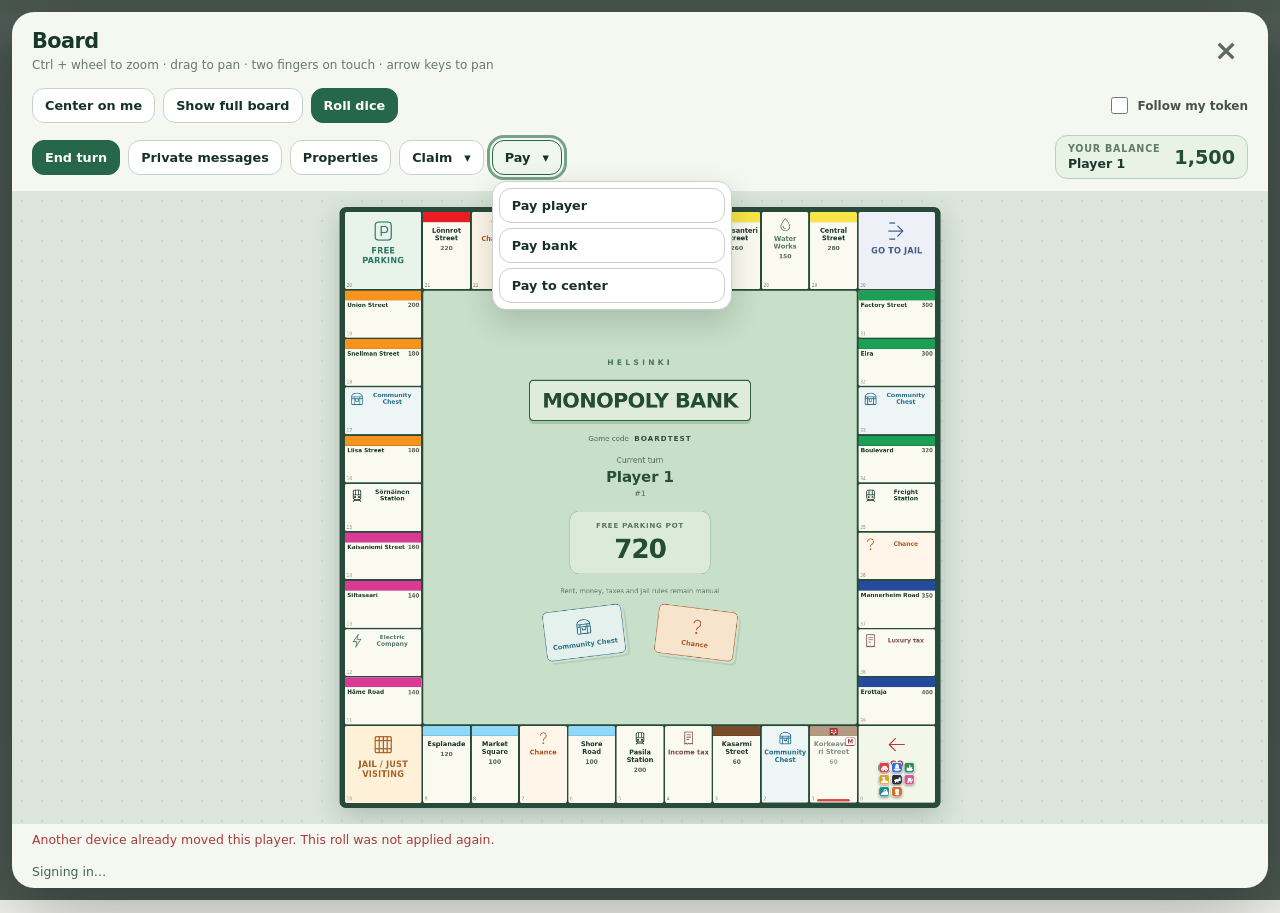
==== commit 0a117868: "fixed lot of stuff and the game is close to awesome" ====
--- a/tests/board.html
+++ b/tests/board.html
@@ -11,7 +11,7 @@
   <p>Running board checks with an in-memory Firestore substitute…</p>
   <script type="module">
     // No Firebase SDK, credentials or network writes are used by this test page.
-    import { createBoardController, BOARD_SPACES, playerBoardPosition, boardGridPosition } from "../board.js";
+    import { createBoardController, BOARD_SPACES, playerBoardPosition, boardGridPosition, cardMovementRoute, CHANCE_CARDS, COMMUNITY_CHEST_CARDS } from "../board.js";
     const results = [];
     const assert = (condition, message) => { if (!condition) throw new Error(message); results.push(message); };
     const wait = ms => new Promise(resolve => setTimeout(resolve, ms));
@@ -35,29 +35,43 @@
       report.style.cssText = "white-space:pre-wrap;padding:16px;background:#fff;position:relative;z-index:10";
       document.body.prepend(report);
       const source = (await (await fetch("../app.js")).text()).replace(/^import[\s\S]*?;\s*/gm, "");
-      let storedGame = {}, storedPlayer = {}, writes = 0, failCommit = false;
+      let storedGame = {}, storedPlayer = {}, writes = 0, failCommit = false, retryGame = null;
+      let confirmed = null, allowConfirm = false;
+      const storedTransactions = new Map();
+      const missingPlayers = new Set();
       const sdk = {
         initializeApp: () => ({}), getAuth: () => ({}), getFirestore: () => ({}),
         onAuthStateChanged: () => {}, signInAnonymously: async () => {},
-        doc: (...args) => ({ kind: args.length === 3 ? "game" : "player" }),
-        collection: () => ({}), getDoc: () => {}, getDocs: () => {}, setDoc: () => {}, addDoc: () => {},
+        doc: (...args) => args[0]?.kind === "collection"
+          ? { kind: "transaction", id: args[1] || `transaction-${storedTransactions.size}` }
+          : { kind: args.length === 3 ? "game" : "player", id: args[args.length - 1] },
+        collection: (...args) => ({ kind: "collection", path: args.slice(1) }),
+        getDoc: () => {}, getDocs: () => {}, setDoc: () => {}, addDoc: () => {},
         onSnapshot: () => () => {}, query: () => ({}), orderBy: () => ({}), limit: () => ({}),
         serverTimestamp: () => 0, writeBatch: () => ({}),
         runTransaction: async (_db, callback) => {
           if (failCommit) throw new Error("Simulated network failure");
           const queued = [];
           const result = await callback({
-            get: async ref => ({ exists: () => true, data: () => ref.kind === "game" ? storedGame : storedPlayer }),
-            update: (ref, patch) => queued.push([ref, patch])
+            get: async ref => ({ exists: () => ref.kind === "game" || !missingPlayers.has(ref.id), data: () => ref.kind === "game" ? storedGame : storedPlayer }),
+            update: (ref, patch) => queued.push([ref, patch]),
+            set: (ref, data) => queued.push([ref, data])
           });
+          if (retryGame) {
+            storedGame = { ...storedGame, ...retryGame };
+            retryGame = null;
+            return sdk.runTransaction(_db, callback);
+          }
           for (const [ref, patch] of queued) {
             if (ref.kind === "game") storedGame = { ...storedGame, ...patch };
-            else storedPlayer = { ...storedPlayer, ...patch };
+            else if (ref.kind === "player") storedPlayer = { ...storedPlayer, ...patch };
+            else if (ref.kind === "transaction") storedTransactions.set(ref.id, patch);
             writes++;
           }
           return result;
         },
-        firebaseConfig: {}, createBoardController, BOARD_SPACES, playerBoardPosition,
+        firebaseConfig: {}, createBoardController, BOARD_SPACES, playerBoardPosition, cardMovementRoute, CHANCE_CARDS, COMMUNITY_CHEST_CARDS,
+        confirm: message => { confirmed = message; return allowConfirm; },
         localStorage: { getItem: () => null, setItem: () => {}, removeItem: () => {} }
       };
       // Execute the actual app against the substitute, not a copy of its movement logic.
@@ -67,9 +81,15 @@
         state() { return { players, gameData, diceRollInProgress, boardSessionGeneration }; },
         setLanguage, openDiceDialog, translations, t, setDiceLabels,
         openMoneyDialog, closeMoneyDialog, openPropertySaleDialog, closePropertySaleDialog,
-        openPrivateMessages,
-        setMessages(messages) { privateMessages = messages; }
+        openPrivateMessages, renderProperties, renderHeldJailCards, useJailReleaseCard,
+        observeCardDraws, displayCardDraw,
+        resetCardEvents() { seenCardDraws = new Set(); cardSnapshotInitialized = false; },
+        setMessages(messages) { privateMessages = messages; boardController.sync(); }
       };`)(...Object.values(sdk));
+      const chanceDraw = test.board.drawChanceCard, communityDraw = test.board.drawCommunityChestCard;
+      // Existing general movement tests deliberately draw an ordinary card.
+      test.board.drawChanceCard = holders => chanceDraw(holders, 7);
+      test.board.drawCommunityChestCard = holders => communityDraw(holders, 1);
       const state = {
         gameId: "BOARDTEST", currentPlayerId: "p0", language: "en",
         gameData: { currentTurnPlayerId: "p0", turnNumber: 1, freeParkingPot: 350 },
@@ -96,6 +116,52 @@
       assert(playerBoardPosition({}) === 0 && playerBoardPosition({ position: -1 }) === 0 && playerBoardPosition({ position: 39 }) === 39, "Legacy and invalid positions are safely normalized");
       test.board.openBoardDialog();
       await wait(100);
+      const viewport = document.getElementById("boardViewport"), world = document.getElementById("boardWorld");
+      const boardDialog = document.getElementById("boardDialog"), follow = document.getElementById("boardFollow");
+      const boardFitsViewport = () => {
+        const bounds = world.getBoundingClientRect(), view = viewport.getBoundingClientRect();
+        return bounds.width > 0 && bounds.height > 0 && bounds.left >= view.left - 1 && bounds.top >= view.top - 1
+          && bounds.right <= view.right + 1 && bounds.bottom <= view.bottom + 1;
+      };
+      assert(boardFitsViewport(), "Initial board open fits the full board inside the viewport");
+      assert(!follow.checked, "Follow my token is unchecked by default");
+      assert([...document.querySelectorAll('.board-zoom-controls button')].every(button => button.getClientRects().length === 0), "Zoom minus, percentage and plus controls are hidden from view");
+      assert(document.getElementById("boardBalancePlayer").textContent === "Player 1" && document.getElementById("boardBalanceValue").textContent === "1,500", "Board toolbar shows the selected player's name and current balance");
+      state.players[0].balance = 1825;
+      test.setState(state);
+      assert(document.getElementById("boardBalanceValue").textContent === "1,825", "Board balance updates through the existing live-state synchronization");
+      state.players[1].balance = 300;
+      state.currentPlayerId = "p1";
+      test.setState(state);
+      assert(document.getElementById("boardBalancePlayer").textContent === "Player 2" && document.getElementById("boardBalanceValue").textContent === "300", "Board balance follows the selected player rather than the active turn player");
+      state.currentPlayerId = "p0"; state.players[0].balance = 1500; state.players[1].balance = 1500;
+      test.setState(state);
+      const propertyCamera = world.getAttribute("style"), propertyWrites = writes;
+      document.getElementById("boardPropertiesBtn").click();
+      await wait(30);
+      assert(document.getElementById("propertyDialog").open && boardDialog.open && document.getElementById("propertyList").textContent.includes("Korkeavuori Street"), "Board Properties shortcut opens the existing buying/auction/owned property view over the board");
+      document.getElementById("closePropertyDialog").click();
+      await wait(30);
+      assert(boardDialog.open && world.getAttribute("style") === propertyCamera && writes === propertyWrites, "Closing Properties preserves board camera and performs no Firebase writes");
+      for (const locale of ["fi", "en"]) {
+        test.setLanguage(locale);
+        assert(document.getElementById("boardPropertiesBtn").textContent === test.t("properties") && document.querySelector('.board-player-balance [data-i18n="yourBalance"]').textContent === test.t("yourBalance"), `${locale}: board properties and balance labels are translated`);
+      }
+      const balanceBounds = document.querySelector('.board-player-balance').getBoundingClientRect();
+      const toolbarBounds = boardDialog.getBoundingClientRect();
+      assert(balanceBounds.left >= toolbarBounds.left && balanceBounds.right <= toolbarBounds.right, "Board balance fits inside the dialog on desktop and narrow layouts");
+      const initialZoom = Number(world.style.getPropertyValue("--zoom"));
+      document.getElementById("boardZoomIn").click();
+      assert(Number(world.style.getPropertyValue("--zoom")) > initialZoom, "Board is zoomed in before reopening");
+      follow.click();
+      assert(follow.checked, "User can manually enable token following");
+      document.getElementById("closeBoardBtn").click();
+      await wait(30);
+      test.board.openBoardDialog();
+      await wait(100);
+      assert(boardFitsViewport(), "Reopening a zoomed board fits the full board again");
+      assert(follow.checked, "Reopening preserves manually enabled follow instead of resetting its default");
+      follow.click(); // Keep the original movement/camera checks independent of following.
       assert(document.querySelectorAll(".board-space").length === 40, "Renderer creates 40 spaces once");
       assert(document.querySelectorAll(".board-player-token").length === 8, "All eight tokens visible at GO");
       assert(new Set([...document.querySelectorAll(".board-player-token")].map(token => token.style.transform)).size === 8, "Shared-space tokens have distinct offsets");
@@ -118,6 +184,12 @@
       assert(firstSpace.classList.contains("is-mortgaged") && !firstSpace.querySelector(".board-mortgage").hidden, "Mortgage visual updates");
       assert(!firstSpace.querySelector(".board-owner").hidden && firstSpace.querySelector(".board-owner").style.backgroundColor === "rgb(214, 69, 69)", "Owner color is independent of group strip");
       assert(document.getElementById("boardPotValue").textContent === "720", "Shared pot updates");
+      assert(document.getElementById("boardClaimPotValue").textContent === "720" && !document.getElementById("boardClaimPotBtn").disabled, "Toolbar claim amount updates live to 720 and enables claiming");
+      state.gameData.freeParkingPot = 0;
+      test.setState(state);
+      assert(document.getElementById("boardClaimPotValue").textContent === "0" && document.getElementById("boardClaimPotBtn").disabled, "Zero pot updates the toolbar amount and disables claiming");
+      state.gameData.freeParkingPot = 720;
+      test.setState(state);
       assert(document.querySelector(".board-player-token") === token && document.getElementById("board-space-1") === firstSpace, "Updates preserve token and space DOM nodes");
       for (let count = 0; count < 4; count++) {
         state.properties[0].houses = count;
@@ -155,6 +227,7 @@
         test.setLanguage(locale);
         assert(document.getElementById("boardCardText").textContent === boardText.CHANCE_CARDS[0].text[locale] && document.getElementById("boardCardTitle").textContent === boardLabels.chance, `${locale}: open card popup refreshes its language`);
         document.getElementById("closeBoardCard").click();
+        await wait(30);
       }
       test.openMoneyDialog("player");
       document.getElementById("recipientSelect").value = "p2";
@@ -175,7 +248,94 @@
       assert(document.getElementById("privateMessageList").textContent.includes(test.t("you")) && document.getElementById("privateMessageList").textContent.includes("Original user message") && document.getElementById("privateMessageText").value === "Unsent draft", "Message UI translates but user content and drafts are preserved");
       document.getElementById("closePrivateMessages").click();
       test.setLanguage("en");
-      const viewport = document.getElementById("boardViewport"), world = document.getElementById("boardWorld");
+      const claimMenu = document.getElementById("boardClaimMenu"), payMenu = document.getElementById("boardPayMenu");
+      const openMenu = async menu => {
+        if (!menu.open) menu.querySelector("summary").click();
+        await wait(30); // Let the native, queued details toggle event run.
+      };
+      const menusClosed = () => !claimMenu.open && !payMenu.open;
+      await openMenu(claimMenu);
+      assert(claimMenu.open && !payMenu.open, "Native Claim summary opens its details menu");
+      await openMenu(payMenu);
+      assert(payMenu.open && !claimMenu.open, "Native Pay toggle closes Claim");
+      await openMenu(claimMenu);
+      assert(claimMenu.open && !payMenu.open, "Native Claim toggle closes Pay");
+      document.getElementById("boardTitle").dispatchEvent(new PointerEvent("pointerdown", { bubbles: true, pointerType: "mouse" }));
+      assert(menusClosed() && boardDialog.open, "Outside pointer closes board action menus without closing the board");
+      for (const menu of [claimMenu, payMenu]) {
+        await openMenu(menu);
+        menu.querySelector("summary").dispatchEvent(new KeyboardEvent("keydown", { key: "Escape", bubbles: true, cancelable: true }));
+        assert(menusClosed() && boardDialog.open && document.activeElement === menu.querySelector("summary"), `${menu.id}: Escape closes the menu, preserves the board and focuses its summary`);
+      }
+      const actionButton = action => document.querySelector(`[data-board-action="${action}"]`);
+      const toolbarWrites = writes;
+      for (const [action, titleKey] of [["bank-receive", "receiveFromBank"], ["player", "payAnotherPlayer"], ["bank-pay", "payBank"], ["free-parking-pay", "payFreeParking"]]) {
+        await openMenu(action === "bank-receive" ? claimMenu : payMenu);
+        const camera = world.style.cssText;
+        actionButton(action).click();
+        await wait(30);
+        assert(document.getElementById("moneyDialog").open && document.getElementById("moneyDialogTitle").textContent === test.t(titleKey), `${action}: toolbar opens the existing money dialog with the correct title`);
+        assert(document.getElementById("recipientWrap").classList.contains("hidden") === (action !== "player"), `${action}: recipient selection is visible only for player payments`);
+        assert(menusClosed() && boardDialog.open, `${action}: selection closes menus and keeps the board underneath`);
+        document.getElementById("closeMoneyDialog").click();
+        await wait(30);
+        assert(!document.getElementById("moneyDialog").open && boardDialog.open && world.style.cssText === camera, `${action}: closing money dialog preserves the board camera`);
+      }
+      test.setMessages([
+        { id: "toolbar-in-1", senderId: "p1", recipientId: "p0", text: "Unread one" },
+        { id: "toolbar-in-2", senderId: "p2", recipientId: "p0", text: "Unread two" },
+        { id: "toolbar-out", senderId: "p0", recipientId: "p1", text: "Outgoing" }
+      ]);
+      const badge = document.getElementById("boardMessageBadge"), messageCamera = world.style.cssText;
+      assert(badge.textContent === "2" && !badge.classList.contains("hidden"), "Board unread badge counts incoming messages, not outgoing ones");
+      await openMenu(payMenu);
+      actionButton("messages").click();
+      await wait(30);
+      assert(document.getElementById("privateMessagesDialog").open && boardDialog.open && menusClosed(), "Messages toolbar opens the existing dialog and closes menus while preserving the board");
+      // The storage stub intentionally discards read IDs; do not require badge clearing.
+      document.getElementById("closePrivateMessages").click();
+      await wait(30);
+      assert(!document.getElementById("privateMessagesDialog").open && boardDialog.open && world.style.cssText === messageCamera, "Closing messages preserves the board camera");
+      test.setMessages([]);
+      assert(writes === toolbarWrites, "Opening and closing toolbar banking/message dialogs performs no writes");
+
+      const savedGame = { ...state.gameData }, savedPlayers = state.players.map(player => ({ ...player }));
+      const savedStoredGame = storedGame, savedStoredPlayer = storedPlayer;
+      try {
+        storedGame = { ...savedGame };
+        storedPlayer = { ...state.players[0] };
+        const beforeEndTurn = writes, turnCamera = world.style.cssText;
+        await openMenu(claimMenu);
+        actionButton("end-turn").click();
+        await wait(30);
+        assert(storedGame.currentTurnPlayerId === "p1" && writes === beforeEndTurn + 1, "Toolbar End turn advances to p1 with exactly one game write");
+        assert(boardDialog.open && menusClosed() && world.style.cssText === turnCamera, "Toolbar End turn closes menus and preserves the board camera");
+        state.gameData = { ...savedGame }; storedGame = { ...savedGame };
+        test.setState(state); // Restore p0's turn before testing the existing pot transaction.
+        const beforeClaim = writes, claimCamera = world.style.cssText, beforeTransactions = storedTransactions.size;
+        await openMenu(claimMenu);
+        actionButton("claim-pot").click();
+        await wait(30);
+        assert(confirmed === test.t("claimFreeParkingConfirm").replace("{amount}", "720") && writes === beforeClaim && storedGame.freeParkingPot === 720 && storedPlayer.balance === 1500, "Cancelling toolbar pot confirmation performs no writes or money changes");
+        assert(boardDialog.open && menusClosed() && world.style.cssText === claimCamera, "Cancelled pot claim closes menus and preserves the board camera");
+        allowConfirm = true;
+        await openMenu(claimMenu);
+        actionButton("claim-pot").click();
+        await wait(30);
+        assert(writes === beforeClaim + 3 && storedGame.freeParkingPot === 0 && storedPlayer.balance === 2220, "Confirmed toolbar pot claim writes game, player and transaction once, paying 720");
+        const payout = [...storedTransactions.values()].at(-1);
+        assert(storedTransactions.size === beforeTransactions + 1 && payout.type === "free-parking-claim" && payout.fromId === "free-parking" && payout.toId === "p0" && payout.amount === 720, "Pot claim stores a separate payout transaction without overwriting player data");
+        // Simulate the subscribed snapshots explicitly; the isolated SDK has no listeners.
+        state.gameData = { ...storedGame }; state.players[0] = { ...storedPlayer }; test.setState(state);
+        assert(document.getElementById("boardClaimPotValue").textContent === "0" && actionButton("claim-pot").disabled, "Committed zero-pot snapshot disables the toolbar claim action");
+        assert(boardDialog.open && menusClosed() && world.style.cssText === claimCamera, "Confirmed pot claim preserves the board camera");
+      } finally {
+        allowConfirm = false; confirmed = null;
+        state.gameData = savedGame; state.players = savedPlayers;
+        storedGame = savedStoredGame; storedPlayer = savedStoredPlayer;
+        storedTransactions.clear();
+        test.setState(state); // Original movement checks still expect p0, balance 1500 and pot 720.
+      }
       const oldZoom = world.style.getPropertyValue("--zoom");
       viewport.dispatchEvent(new WheelEvent("wheel", { deltaY: -200, bubbles: true, cancelable: true }));
       assert(world.style.getPropertyValue("--zoom") === oldZoom, "Normal wheel does not zoom");
@@ -237,15 +397,21 @@
       rejected = false;
       try { await test.move(wrongTurn, 1); } catch { rejected = true; test.board.finishMovement("p0"); }
       assert(rejected && storedPlayer.position === 5, "Changed turn prevents movement commit");
+      const communityWrites = writes;
       await test.move(configureMove(38), 4);
       assert(storedPlayer.position === 2 && storedPlayer.balance === 1500, "GO wrap-around does not pay salary");
+      assert(writes === communityWrites + 2 && storedGame.freeParkingPot === 720, "Ordinary Community draw writes game/player only and leaves money unchanged");
       assert(document.getElementById("boardCardDialog").open && storedPlayer.boardLastCard.type === "community", "Community landing draws one informational card");
       document.getElementById("closeBoardCard").click();
+      await wait(30);
       test.board.sync(); test.board.sync();
       assert(!document.getElementById("boardCardDialog").open, "Rerender does not draw another card");
+      const chanceWrites = writes;
       await test.move(configureMove(5, 10), 2);
+      assert(writes === chanceWrites + 2 && storedPlayer.balance === 1500 && storedGame.freeParkingPot === 720, "Ordinary Chance dividend writes game/player only and leaves money unchanged");
       assert(document.getElementById("boardCardDialog").open && storedPlayer.boardLastCard.type === "chance", "Chance landing draws an informational card");
       document.getElementById("closeBoardCard").click();
+      await wait(30);
       configureMove(0, 20);
       const beforeStarting = writes;
       test.openDiceDialog();
@@ -265,14 +431,17 @@
       const duplicate = test.roll(false);
       await test.endTurn();
       assert(test.state().diceRollInProgress && writes === beforeNormal, "Dice lock blocks duplicate roll and ending turn during movement");
+      assert(document.getElementById("boardEndTurnBtn").disabled, "Toolbar End turn is disabled during a normal dice roll");
       await wait(800);
       assert(document.getElementById("diceDialog").open && document.querySelectorAll("#dicePair .die-face:not(.rolling)").length === 2 && token.dataset.position === "18", "Settled dice remain visible before movement begins");
       await wait(800);
       assert(document.getElementById("diceDialog").open && token.dataset.position === "18" && writes === beforeNormal, "One-second dice preview does not move or write the player");
       await normal; await duplicate;
       const rolledLanding = (18 + storedPlayer.boardLastDiceTotal) % 40;
-      assert(writes === beforeNormal + 1 && storedPlayer.position === (BOARD_SPACES[rolledLanding].type === "goToJail" ? 10 : rolledLanding), "Normal dice flow animates and saves exactly one movement");
+      const rolledCard = ["chance", "community"].includes(BOARD_SPACES[rolledLanding].type);
+      assert(writes === beforeNormal + (rolledCard ? 2 : 1) && storedPlayer.position === (BOARD_SPACES[rolledLanding].type === "goToJail" ? 10 : rolledLanding), "Normal dice flow saves one final player position and a shared game event only when drawing a card");
       if (document.getElementById("boardCardDialog").open) document.getElementById("boardCardDialog").close();
+      await wait(30);
       const cancellation = test.board.animatePlayerMovement("p0", 0, 1);
       await wait(50);
       test.board.reset();
@@ -326,8 +495,237 @@
       assert(!document.getElementById("boardDialog").open && ownerDetails.open, "Owned board property opens its owner's expanded player list");
       assert(ownerDetails.querySelector('[data-owned-property="owned-p1"]').classList.contains("board-property-highlight") && ownerDetails.textContent.includes("90"), "Selected owned property is highlighted with its existing rent details");
       assert(document.getElementById("currentPlayerName").textContent !== "Player 2", "Owner shortcut does not switch the selected player");
+      state.properties = [
+        { id: "late-blue", presetId: "Erottaja", ownerId: "p0" },
+        { id: "late-brown-2", presetId: "Kasarmikatu", ownerId: "p0" },
+        { id: "late-green", presetId: "Eira", ownerId: "p0" },
+        { id: "late-brown-1", presetId: "Korkeavuorenkatu", ownerId: "p0" }
+      ];
+      test.setState(state); test.renderProperties();
+      assert(JSON.stringify([...document.querySelectorAll('#propertyList [data-details-property]')].map(button => button.dataset.detailsProperty)) === JSON.stringify(["late-brown-1", "late-brown-2", "late-green", "late-blue"]), "Properties / Tontit sorts by preset color group, not purchase order");
+
+      // Force the two jail-release cards, still using the real exclusion selector.
+      test.board.drawChanceCard = holders => chanceDraw(holders, 8);
+      test.board.drawCommunityChestCard = holders => communityDraw(holders, 4);
+      state.gameData.heldJailCards = {}; state.gameData.jailCardVersion = 0;
+      await test.move(configureMove(5, 50), 2);
+      assert(storedGame.heldJailCards.chance_09 === "p0", "Chance jail-release card is awarded atomically to the rolling player");
+      assert(!document.getElementById("heldJailCardBtn").classList.contains("hidden") && document.getElementById("heldJailCardCount").textContent === "1", "One held card appears beside Board");
+      assert(document.querySelector('#boardCardDialog [data-board-label="informational"]').textContent === test.t("jailCardShared"), "Retainable card popup confirms ownership instead of manual-only effects");
+      document.getElementById("closeBoardCard").click();
+      await wait(30);
+      state.gameData = { ...storedGame };
+      await test.move(configureMove(0, 51), 2);
+      assert(storedGame.heldJailCards.community_05 === "p0" && storedGame.heldJailCards.chance_09 === "p0", "One player can hold cards from both decks");
+      assert(document.getElementById("heldJailCardBtn").classList.contains("is-stacked") && document.getElementById("heldJailCardCount").textContent === "2", "Two held cards display a stacked button and count");
+      document.getElementById("closeBoardCard").click();
+      await wait(30);
+      assert(Array.from({ length: 32 }, (_, seed) => chanceDraw(storedGame.heldJailCards, seed)).every(card => card.id !== "chance_09") && Array.from({ length: 32 }, (_, seed) => communityDraw(storedGame.heldJailCards, seed)).every(card => card.id !== "community_05"), "Held jail-release cards are excluded from both random draw pools");
+      state.gameData = { ...storedGame };
+      configureMove(7, 52);
+      await test.useJailReleaseCard("chance_09");
+      assert(storedGame.heldJailCards.chance_09 === "p0", "Card cannot be spent outside Jail / Just Visiting");
+      configureMove(10, 53);
+      const inventoryWrites = writes;
+      const firstUse = test.useJailReleaseCard("chance_09");
+      await test.useJailReleaseCard("chance_09");
+      await firstUse;
+      assert(!storedGame.heldJailCards.chance_09 && storedGame.heldJailCards.community_05 === "p0" && writes === inventoryWrites + 1, "Using one card returns only that card and blocks duplicate use");
+      assert(storedPlayer.position === 10 && storedPlayer.balance === 1500 && storedGame.freeParkingPot === 720, "Card use keeps token, money and pot unchanged");
+      assert(chanceDraw(storedGame.heldJailCards, 8).id === "chance_09", "Used card is available to draw from its original deck again");
+      assert(!document.getElementById("heldJailCardBtn").classList.contains("is-stacked") && document.getElementById("heldJailCardCount").textContent === "1", "Using one of two cards removes the stacked state");
+      await test.useJailReleaseCard("community_05");
+      assert(document.getElementById("heldJailCardBtn").classList.contains("hidden") && !storedGame.heldJailCards.community_05, "Using last card hides inventory and returns it to Community Chest");
+      state.gameData = { ...storedGame };
+      configureMove(5, 54);
+      retryGame = { heldJailCards: { chance_09: "p1" }, jailCardVersion: Number(storedGame.jailCardVersion || 0) + 1 };
+      await test.move({ gameId: state.gameId, playerId: "p0", from: 5, version: 54, turn: 1, rollId: "race-card", session: test.state().boardSessionGeneration }, 2);
+      assert(storedGame.heldJailCards.chance_09 === "p1" && storedPlayer.boardLastCard.id !== "chance_09", "Transaction retry excludes a card claimed by another client");
+      document.getElementById("closeBoardCard").click();
+      await wait(30);
+      state.gameData = { ...storedGame };
+      test.setState(state); test.renderHeldJailCards();
+      assert(document.getElementById("heldJailCardBtn").classList.contains("hidden"), "Another player's held card is not shown in your inventory");
+      state.currentPlayerId = "p1"; test.setState(state); test.renderHeldJailCards();
+      assert(!document.getElementById("heldJailCardBtn").classList.contains("hidden"), "Switching player displays that player's own inventory");
+      for (const locale of ["fi", "en"]) {
+        test.setLanguage(locale);
+        assert(document.querySelector('#heldJailCardBtn strong').textContent === test.t("jailFreeCard") && document.getElementById("heldJailCardsList").textContent.includes(test.t("chanceDeck")), `${locale}: held card controls are translated`);
+      }
+      state.currentPlayerId = "p0"; state.gameData = { ...storedGame }; test.setState(state);
+      const allPlayers = state.players;
+      state.players = state.players.filter(player => player.id !== "p1");
+      await test.move(configureMove(5, 55), 2);
+      assert(storedGame.heldJailCards.chance_09 === "p1" && storedPlayer.boardLastCard.id !== "chance_09", "Lagging local player snapshot cannot make another player's card drawable");
+      document.getElementById("closeBoardCard").click();
+      await wait(30);
+      state.gameData = { ...storedGame };
+      await test.move(configureMove(0, 56), 2);
+      document.getElementById("closeBoardCard").click();
+      await wait(30);
+      assert(storedGame.heldJailCards.community_05 === "p0" && storedGame.heldJailCards.chance_09 === "p1", "Claiming a card preserves holders missing from the local snapshot");
+      state.gameData = { ...storedGame }; configureMove(10, 57);
+      failCommit = true;
+      await test.useJailReleaseCard("community_05");
+      failCommit = false;
+      assert(storedGame.heldJailCards.community_05 === "p0" && document.getElementById("heldJailCardCount").textContent === "1", "Failed card-use commit preserves the player's card");
+      await test.useJailReleaseCard("chance_09");
+      assert(storedGame.heldJailCards.chance_09 === "p1", "A player cannot consume another player's card");
+      await test.useJailReleaseCard("community_05");
+      assert(storedGame.heldJailCards.chance_09 === "p1" && !storedGame.heldJailCards.community_05, "Using a card preserves other holders missing from the local snapshot");
+      assert(!document.getElementById("boardDiceBtn").disabled, "Board dice button unlocks after card use completes");
+      missingPlayers.add("p1");
+      state.gameData = { ...storedGame };
+      await test.move(configureMove(5, 58), 2);
+      assert(storedGame.heldJailCards.chance_09 === "p0", "Card from a transactionally confirmed deleted player returns to the draw pool");
+      document.getElementById("closeBoardCard").click();
+      await wait(30);
+      missingPlayers.clear(); state.players = allPlayers; state.gameData = { ...storedGame }; test.setState(state);
       test.board.openBoardDialog();
       await wait(100);
+
+      // Expected destinations are independent of the route implementation and text.
+      const movementCases = [
+        ["chance", "chance_01", [39, 39, 39]],
+        ["chance", "chance_02", [0, 0, 0]],
+        ["chance", "chance_03", [24, 24, 24]],
+        ["chance", "chance_04", [11, 11, 11]],
+        ["chance", "chance_05", [15, 25, 5]],
+        ["chance", "chance_06", [15, 25, 5]],
+        ["chance", "chance_07", [12, 28, 12]],
+        ["chance", "chance_10", [4, 19, 33]],
+        ["chance", "chance_11", [10, 10, 10]],
+        ["chance", "chance_14", [5, 5, 5]],
+        ["community", "community_01", [0, 0, 0]],
+        ["community", "community_06", [10, 10, 10]]
+      ];
+      const cardById = (type, id) => (type === "chance" ? CHANCE_CARDS : COMMUNITY_CHEST_CARDS).find(card => card.id === id);
+      const movementIds = [...CHANCE_CARDS, ...COMMUNITY_CHEST_CARDS].filter(card => card.movement).map(card => card.id).sort();
+      assert(movementIds.length === 12 && JSON.stringify(movementIds) === JSON.stringify(movementCases.map(([, id]) => id).sort()), "All 12 movement metadata cards have explicit regression targets");
+      for (const [type, id, destinations] of movementCases) {
+        const card = cardById(type, id);
+        for (const [index, from] of [7, 22, 36].entries()) {
+          const destination = destinations[index];
+          const direct = id === "chance_11" || id === "community_06";
+          const steps = id === "chance_10" ? -3 : (destination - from + 40) % 40;
+          assert(JSON.stringify(cardMovementRoute(card, from)) === JSON.stringify({ from, destination, direct, steps }), `${id}: route from ${from} reaches ${destination} with correct direction and direct-jail flag`);
+        }
+      }
+      assert(cardMovementRoute(cardById("chance", "chance_05"), 36).steps === 9 && cardMovementRoute(cardById("chance", "chance_07"), 36).steps === 16, "Nearest station 36→5 and utility 36→12 wrap forward through GO");
+      assert([...CHANCE_CARDS, ...COMMUNITY_CHEST_CARDS].filter(card => !card.movement).every(card => [7, 22, 36].every(from => cardMovementRoute(card, from) === null)), "Money-only and held cards return no movement route");
+
+      const cardDialog = document.getElementById("boardCardDialog");
+      const acknowledgeCard = async () => {
+        document.getElementById("closeBoardCard").click();
+        await wait(30); // Native close events advance the independent popup queue.
+      };
+      const realAnimate = test.board.animatePlayerMovement;
+      const cardAnimations = [];
+      // Keep real dice movement and actual backward-three animation. Only long
+      // forward card routes are shortened; production route/transaction logic runs.
+      test.board.animatePlayerMovement = async (playerId, from, steps, direction) => {
+        if (direction !== undefined) cardAnimations.push({ from, steps, direction });
+        if (direction === undefined || direction < 0) return realAnimate(playerId, from, steps, direction);
+        const destination = ((from + steps * direction) % 40 + 40) % 40;
+        test.board.relocatePlayerOnBoard(playerId, destination);
+        return destination;
+      };
+      try {
+        for (const [index, [type, id, destinations]] of movementCases.entries()) {
+          test.board.drawChanceCard = holders => ({ type: "chance", ...CHANCE_CARDS.find(card => card.id === (type === "chance" ? id : "chance_08")) });
+          test.board.drawCommunityChestCard = holders => ({ type: "community", ...COMMUNITY_CHEST_CARDS.find(card => card.id === (type === "community" ? id : "community_02")) });
+          state.gameData = { ...storedGame }; // configureMove deliberately copies this snapshot.
+          const wrap = ["chance_05", "chance_06", "chance_07"].includes(id);
+          const from = type === "community" ? 0 : wrap ? 34 : 5;
+          const expected = type === "community" ? (id === "community_01" ? 0 : 10) : destinations[wrap ? 2 : 0];
+          const roll = configureMove(from, 91 + index), before = writes;
+          const money = storedPlayer.balance, pot = storedGame.freeParkingPot;
+          const holders = JSON.stringify(storedGame.heldJailCards);
+          const visited = [];
+          const currentToken = document.querySelector(".board-player-token.is-me");
+          const backwardObserver = new MutationObserver(() => visited.push(Number(currentToken.dataset.position)));
+          if (id === "chance_10") backwardObserver.observe(currentToken, { attributes: true, attributeFilter: ["data-position"] });
+          try { await test.move(roll, 2); } finally { backwardObserver.disconnect(); }
+          const event = storedGame.cardDrawEvents.at(-1);
+          assert(storedPlayer.position === expected && test.state().players.find(player => player.id === "p0").position === expected && currentToken.dataset.position === String(expected), `${id}: committed card movement updates stored, app and token positions to ${expected}`);
+          assert(writes === before + 2 && storedPlayer.boardMoveVersion === roll.version + 1 && storedPlayer.boardLastDiceTotal === 2 && storedPlayer.boardLastRollId === roll.rollId, `${id}: one game event and one final player write preserve roll metadata`);
+          assert(storedPlayer.balance === money && storedGame.freeParkingPot === pot && JSON.stringify(storedGame.heldJailCards) === holders, `${id}: card movement leaves manual money, pot and existing held-card ownership unchanged`);
+          assert(event.id === roll.rollId && event.playerId === "p0" && event.playerName === storedPlayer.name && JSON.stringify(event.cards) === JSON.stringify([{ id, type }]) && storedPlayer.boardLastCard.id === id && storedPlayer.boardLastCard.rollId === roll.rollId, `${id}: shared draw event identifies the drawer and exactly one card`);
+          assert(cardDialog.open && document.getElementById("boardCardText").textContent === cardById(type, id).text.en, `${id}: the committed card appears once`);
+          if (id === "chance_10") {
+            assert([7, 6, 5, 4].every(position => visited.includes(position)) && cardAnimations.some(route => route.from === 7 && route.steps === 3 && route.direction === -1), "Actual 5+2 Chance back-three animates 7→6→5→4 and stops at tax without another draw");
+          }
+          await acknowledgeCard();
+          const afterCommit = writes;
+          await test.move(roll, 2);
+          test.displayCardDraw(event);
+          test.board.sync();
+          await wait(30);
+          assert(writes === afterCommit && !cardDialog.open, `${id}: repeated roll, event and render neither write nor reopen the acknowledged card`);
+        }
+
+        test.board.drawChanceCard = holders => ({ type: "chance", ...CHANCE_CARDS.find(card => card.id === "chance_10") });
+        test.board.drawCommunityChestCard = holders => ({ type: "community", ...COMMUNITY_CHEST_CARDS.find(card => card.id === "community_02") });
+        state.gameData = { ...storedGame };
+        const chainRoll = configureMove(34, 110), chainWrites = writes;
+        await test.move(chainRoll, 2);
+        const chainEvent = storedGame.cardDrawEvents.at(-1);
+        assert(storedPlayer.position === 33 && test.state().players.find(player => player.id === "p0").position === 33 && document.querySelector(".board-player-token.is-me").dataset.position === "33", "34+2 Chance back-three lands on Community Chest 33 and bank error ends the chain");
+        assert(writes === chainWrites + 2 && storedPlayer.balance === 1500 && storedGame.freeParkingPot === 720 && storedPlayer.boardLastCard.id === "community_02", "Two-card chain uses only game/player writes, records the last card and changes no money");
+        assert(chainEvent.id === chainRoll.rollId && JSON.stringify(chainEvent.cards) === JSON.stringify([{ id: "chance_10", type: "chance" }, { id: "community_02", type: "community" }]), "One shared roll event contains both chained cards in draw order");
+        assert(cardDialog.open && cardDialog.dataset.type === "chance" && document.getElementById("boardCardText").textContent === cardById("chance", "chance_10").text.en, "Chained popup starts with Chance independently of the already committed final position");
+        const ackWrites = writes;
+        for (const locale of ["fi", "en"]) {
+          test.setLanguage(locale);
+          assert(document.getElementById("boardCardPlayer").textContent === test.t("cardDrawnBy").replace("{name}", chainEvent.playerName) && document.getElementById("closeBoardCard").textContent === test.t("acknowledge") && document.getElementById("boardCardText").textContent === cardById("chance", "chance_10").text[locale], `${locale}: shared drawer identity, acknowledgement and movement card text translate`);
+        }
+        test.displayCardDraw(chainEvent);
+        await acknowledgeCard();
+        assert(cardDialog.open && cardDialog.dataset.type === "community" && document.getElementById("boardCardText").textContent === cardById("community", "community_02").text.en, `Acknowledging first chained card advances to Community Chest exactly once (open=${cardDialog.open}, type=${cardDialog.dataset.type}, text=${document.getElementById("boardCardText").textContent})`);
+        await acknowledgeCard();
+        test.displayCardDraw(chainEvent);
+        await wait(30);
+        assert(!cardDialog.open && writes === ackWrites && storedPlayer.position === 33, "Acknowledging both cards drains the queue; duplicate event cannot replay, move or write");
+
+        test.resetCardEvents();
+        const remoteEvent = { id: "observer-new-111", playerId: "p1", playerName: "Remote drawer", cards: [{ id: "chance_08", type: "chance" }] };
+        const observerWrites = writes;
+        test.observeCardDraws([chainEvent]);
+        await wait(30);
+        assert(!cardDialog.open, "Observer initial snapshot establishes a baseline without showing old draws");
+        test.observeCardDraws([chainEvent, remoteEvent]);
+        assert(cardDialog.open && document.getElementById("boardCardPlayer").textContent === test.t("cardDrawnBy").replace("{name}", "Remote drawer") && document.getElementById("boardCardText").textContent === cardById("chance", "chance_08").text.en, "Observer displays a new other-player draw with the shared drawer name");
+        test.observeCardDraws([chainEvent, remoteEvent]);
+        test.displayCardDraw(remoteEvent);
+        await acknowledgeCard();
+        assert(!cardDialog.open, "Duplicate observer snapshots and direct display do not queue the same event twice");
+        test.observeCardDraws([chainEvent, remoteEvent]);
+        test.displayCardDraw(chainEvent);
+        await wait(30);
+        assert(!cardDialog.open && writes === observerWrites && storedPlayer.position === 33 && storedPlayer.balance === 1500 && storedGame.freeParkingPot === 720, "Observer/display and acknowledgement replay are read-only and never reshow baseline or acknowledged events");
+        test.resetCardEvents();
+        test.observeCardDraws([chainEvent], true);
+        const pendingEvent = { ...remoteEvent, id: "metadata-ack-event" };
+        test.observeCardDraws([chainEvent, pendingEvent], true);
+        assert(!cardDialog.open, "Pending writes establish the baseline but do not show uncommitted draws");
+        test.observeCardDraws([chainEvent, pendingEvent], false);
+        assert(cardDialog.open && document.getElementById("boardCardPlayer").textContent.includes("Remote drawer"), "Metadata-only commit acknowledgement reveals draws received after the pending initial snapshot");
+        await acknowledgeCard();
+        test.observeCardDraws([chainEvent, pendingEvent], false);
+        assert(!cardDialog.open, "Repeated metadata acknowledgement does not replay a card");
+      } finally {
+        test.board.animatePlayerMovement = realAnimate;
+        test.board.drawChanceCard = holders => chanceDraw(holders, 7);
+        test.board.drawCommunityChestCard = holders => communityDraw(holders, 1);
+      }
+      test.board.openBoardDialog();
+      await wait(100);
+      document.getElementById("boardPayMenu").open = true;
+      await wait(30);
+      const menuBounds = document.querySelector('#boardPayMenu .board-action-options').getBoundingClientRect();
+      const dialogBounds = document.getElementById("boardDialog").getBoundingClientRect();
+      assert(menuBounds.left >= dialogBounds.left && menuBounds.right <= dialogBounds.right, "Pay dropdown stays inside the board dialog even when action buttons wrap");
+      document.getElementById("boardPayMenu").open = false;
       report.textContent = `PASS — ${results.length} checks\n\n${results.map(result => `✓ ${result}`).join("\n")}\n\nClose the board to read results. This page uses isolated test data only.`;
       document.title = `PASS: ${results.length} board checks`;
       window.boardTest = { test, state, results };
--- a/board.css
+++ b/board.css
@@ -11,6 +11,28 @@
 .board-zoom-controls { display: flex; gap: 4px; }
 .board-follow { display: flex; align-items: center; gap: 6px; font-size: .75rem; margin-left: auto; }
 .board-follow input { width: 17px; height: 17px; accent-color: #276749; }
+.board-game-actions { display: flex; flex-wrap: wrap; align-items: center; gap: 8px; padding: 0 20px 12px; position: relative; z-index: 10; }
+.board-game-actions .button { font-size: .8rem; padding: 9px 12px; }
+.board-game-actions button:disabled { opacity: .45; cursor: default; }
+.board-player-balance { margin-left: auto; display: flex; align-items: center; gap: 14px; padding: 7px 12px; border: 1px solid #b9d0bd; border-radius: 12px; background: #e8f2e5; min-width: 0; max-width: 100%; }
+.board-player-balance > div { display: grid; gap: 2px; min-width: 0; }
+.board-player-balance [data-i18n="yourBalance"] { font-size: .6rem; font-weight: 800; letter-spacing: .08em; color: #617a65; }
+#boardBalancePlayer { font-size: .78rem; font-weight: 700; overflow-wrap: anywhere; }
+#boardBalanceValue { font-size: 1.2rem; color: #244d33; font-variant-numeric: tabular-nums; overflow-wrap: anywhere; }
+.board-player-balance.is-negative #boardBalanceValue { color: #a63d3d; }
+.board-action-menu { position: relative; }
+.board-action-menu summary { display: flex; align-items: center; gap: 12px; cursor: pointer; list-style: none; }
+.board-action-menu summary::-webkit-details-marker { display: none; }
+.board-action-menu[open] summary { border-color: #276749; background: #eef6ee; }
+.board-action-options { position: absolute; top: calc(100% + 6px); right: 0; width: min(240px, calc(100vw - 24px)); padding: 6px; display: grid; gap: 5px; background: #fff; border: 1px solid #c9d1ca; border-radius: 14px; box-shadow: 0 12px 30px #17322530; max-height: 220px; overflow-y: auto; }
+.board-action-options .button { display: grid; gap: 4px; text-align: left; white-space: normal; }
+.board-action-options small { color: #65766b; font-size: .73rem; font-weight: 500; }
+.board-action-menu summary:focus-visible { outline: 3px solid #75a389; outline-offset: 2px; }
+.board-message-action { display: flex; align-items: center; gap: 7px; position: relative; }
+.board-unread-count { position: absolute; top: -6px; right: -5px; background: #c33c3c; color: white; padding: 2px 6px; border-radius: 999px; font-size: .7rem; }
+.board-app-status:empty { display: none; }
+.board-app-status { padding-top: 0; min-height: 0; }
+.board-app-status.error { color: #a63d3d; }
 .board-viewport { position: relative; flex: 1; min-height: 180px; overflow: hidden; background: #dbe5db; background-image: radial-gradient(#819d872e 1px, transparent 1px); background-size: 20px 20px; touch-action: none; cursor: grab; user-select: none; overscroll-behavior: contain; }
 .board-viewport.is-dragging { cursor: grabbing; }
 .board-viewport:focus-visible { outline: 3px solid #276749; outline-offset: -3px; }
@@ -91,11 +113,33 @@
 .board-card-dialog[data-type="community"] .board-card { border-color: #357e9c; background: #fbfcf2; }
 .board-card-dialog[data-type="community"] .board-card-symbol { color: #357e9c; }
 .board-controls button:disabled { opacity: .45; cursor: default; }
+/* Held jail cards reuse the bank's action-card and modal layout. */
+.held-jail-card { display: grid; grid-template-columns: minmax(0, 1fr) auto; gap: 6px 10px; align-content: start; min-width: 0; background: #fffaf0; border-color: #d9c49d; }
+.held-jail-card strong { grid-column: 1 / -1; grid-row: 2; margin: 0; line-height: 1.3; overflow-wrap: anywhere; }
+.held-jail-card #heldJailCardHint { grid-column: 1 / -1; grid-row: 3; color: #635843; overflow-wrap: anywhere; }
+.held-jail-card .held-jail-card-count { grid-column: 2; grid-row: 1; align-self: center; display: grid; place-items: center; min-width: 26px; min-height: 26px; padding: 3px 7px; border-radius: 999px; background: #725224; color: #fff; font-size: .8rem; font-weight: 900; }
+.held-jail-card .held-jail-card-count:empty { visibility: hidden; }
+.held-jail-card .held-jail-card-art { grid-column: 1; grid-row: 1; position: relative; isolation: isolate; width: 34px; height: 24px; margin: 4px 0 5px; border: 1px solid #946e34; border-radius: 4px; background: repeating-linear-gradient(90deg, transparent 0 5px, #946e34 5px 7px, transparent 7px 10px) center / 20px 12px no-repeat, #fff3d5; box-shadow: 0 2px 3px #72522420; }
+.held-jail-card-art::before, .held-jail-card-art::after { content: ""; position: absolute; inset: -1px; z-index: -1; border: 1px solid #b99761; border-radius: inherit; background: #f4e4c3; opacity: 0; }
+.held-jail-card.is-stacked .held-jail-card-art::before { opacity: 1; transform: translate(3px, -3px) rotate(6deg); }
+.held-jail-card:hover { border-color: #946e34; }
+.held-jail-card:focus-visible { outline: 3px solid #276749; outline-offset: 3px; }
+#heldJailCardsDialog .modal-card { max-height: calc(100dvh - 48px); overflow-y: auto; }
+#heldJailCardsDialog .section-heading { align-items: flex-start; }
+#heldJailCardsTitle { min-width: 0; overflow-wrap: anywhere; }
+#heldJailCardsDialog .icon-button { flex-shrink: 0; min-width: 44px; min-height: 44px; }
+#heldJailCardsHelp { margin: 0; line-height: 1.5; }
+#heldJailCardsList { display: grid; gap: 10px; min-width: 0; }
+#heldJailCardsList > * { display: flex; align-items: center; justify-content: space-between; flex-wrap: wrap; gap: 10px; padding: 12px; border: 1px solid #d9c49d; border-radius: 12px; background: #fffaf0; overflow-wrap: anywhere; }
+#heldJailCardsList .button { min-height: 44px; white-space: normal; }
 @media (max-width: 600px) {
   .board-dialog { width: 100vw; height: 100dvh; border-radius: 0; margin: 0; }
   .board-toolbar { padding: max(10px, env(safe-area-inset-top)) 12px 4px; }
   .board-toolbar p { font-size: .67rem; }
   .board-controls { padding: 6px 12px 10px; gap: 6px; }
+  .board-game-actions { padding: 0 12px 10px; gap: 6px; }
+  .board-game-actions .button { padding: 8px 10px; min-height: 36px; font-size: .72rem; }
+  .board-player-balance { flex: 1 1 100%; margin-left: 0; justify-content: space-between; padding: 6px 10px; }
   .board-controls .button { padding: 8px 10px; font-size: .72rem; min-height: 36px; }
   .board-follow { margin-left: 0; }
   .board-status { padding: 8px 12px max(8px, env(safe-area-inset-bottom)); }
